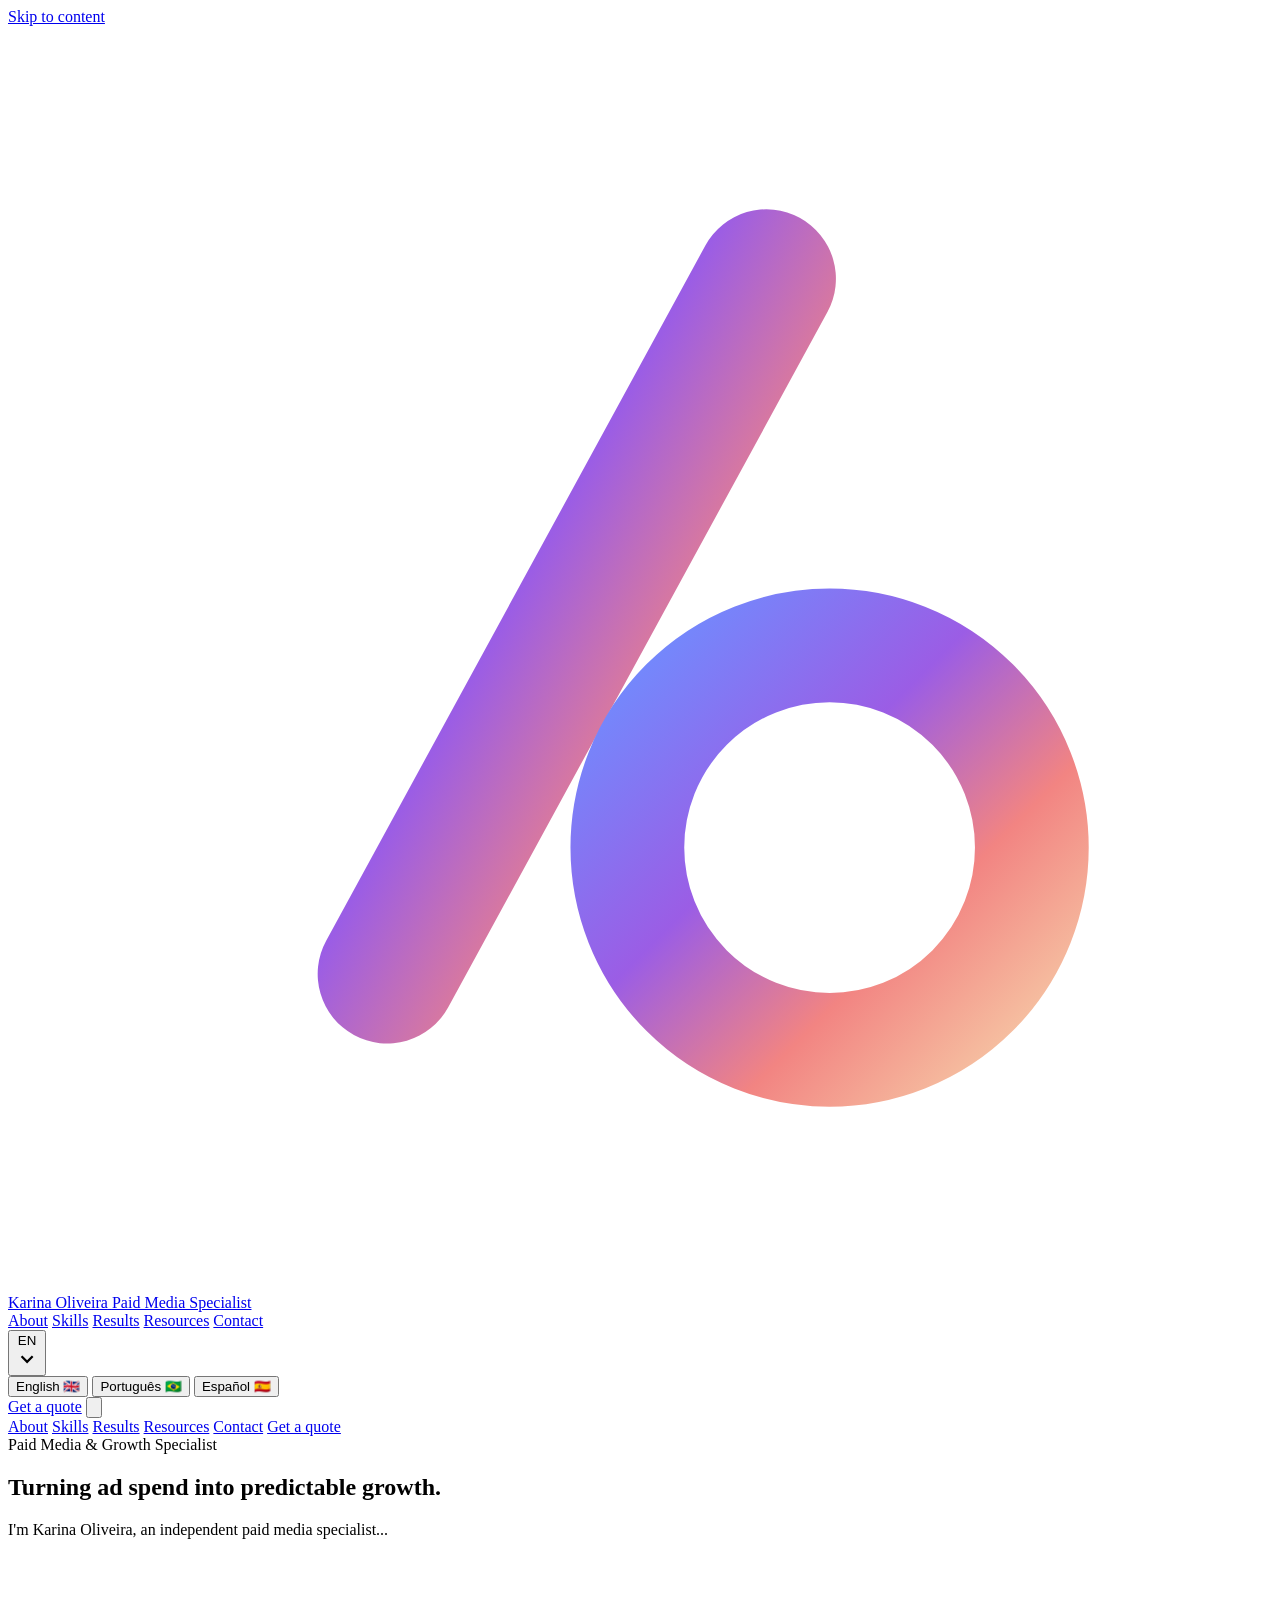
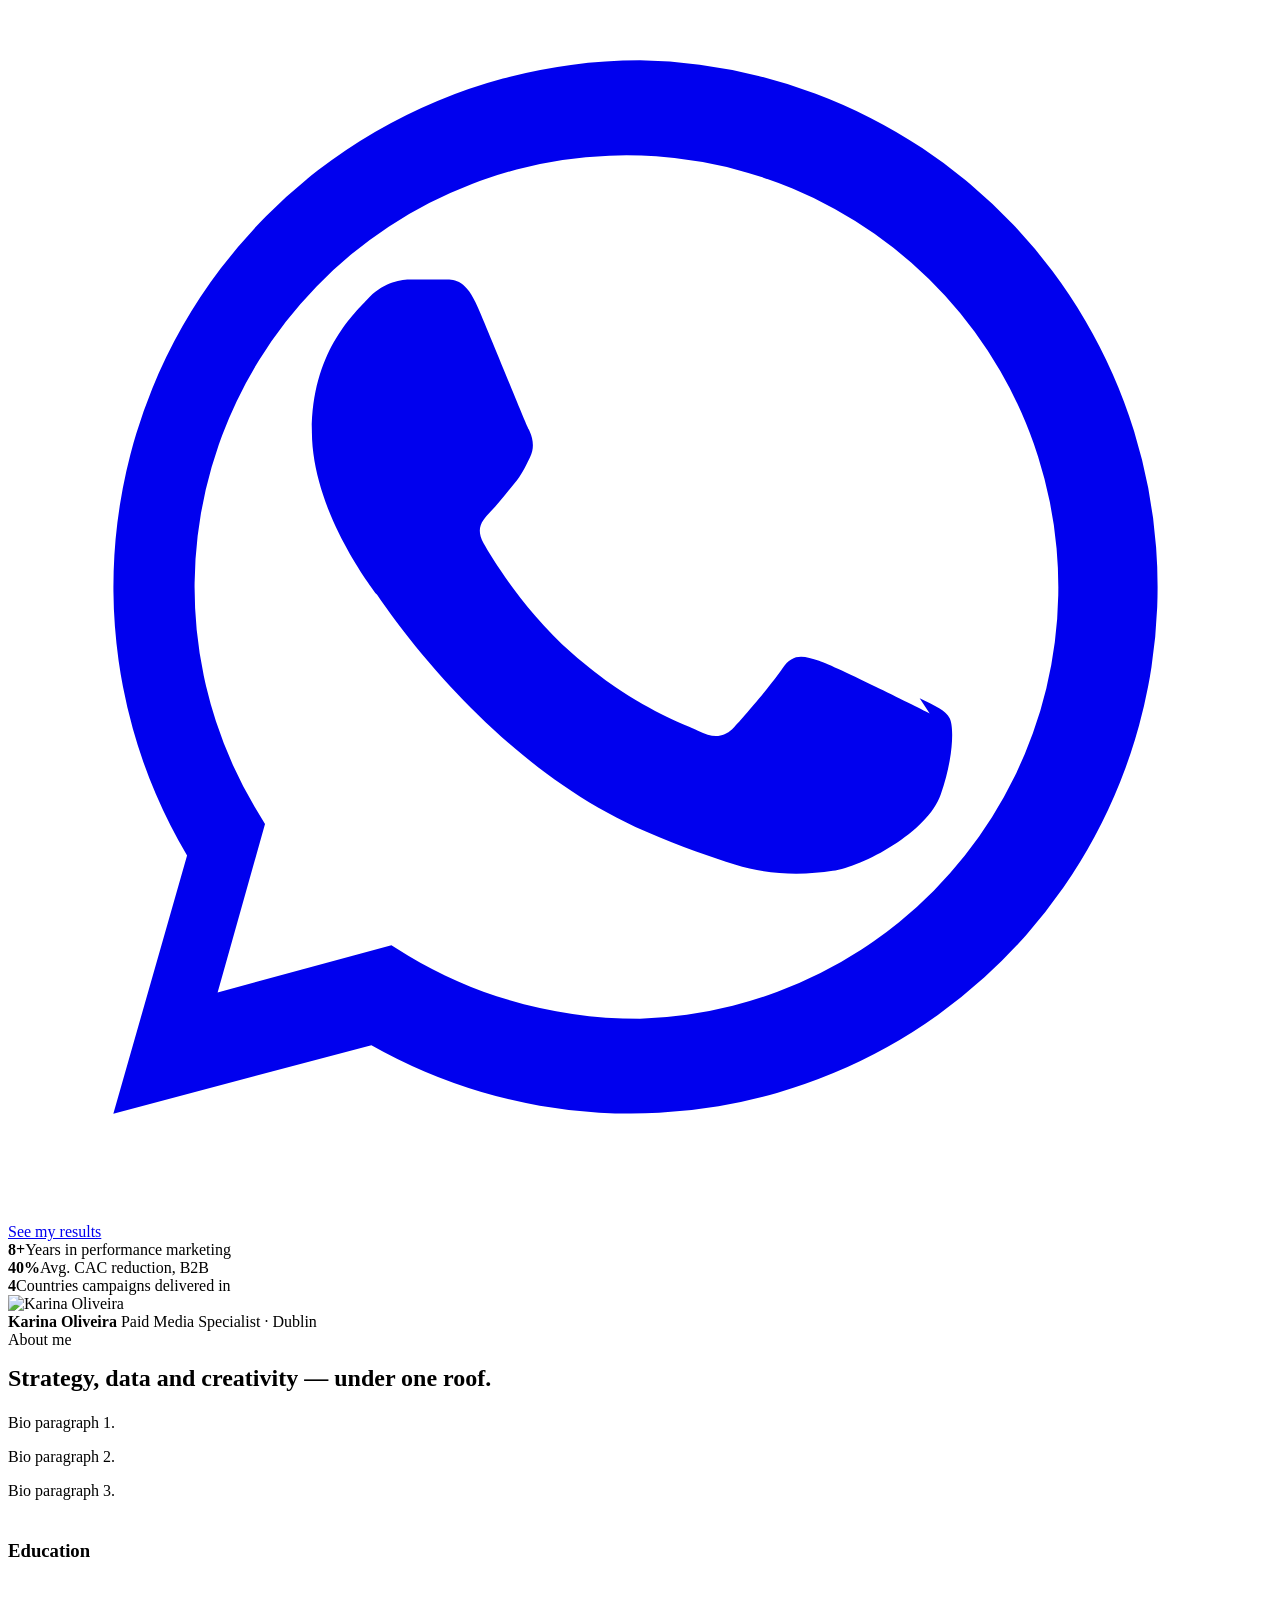
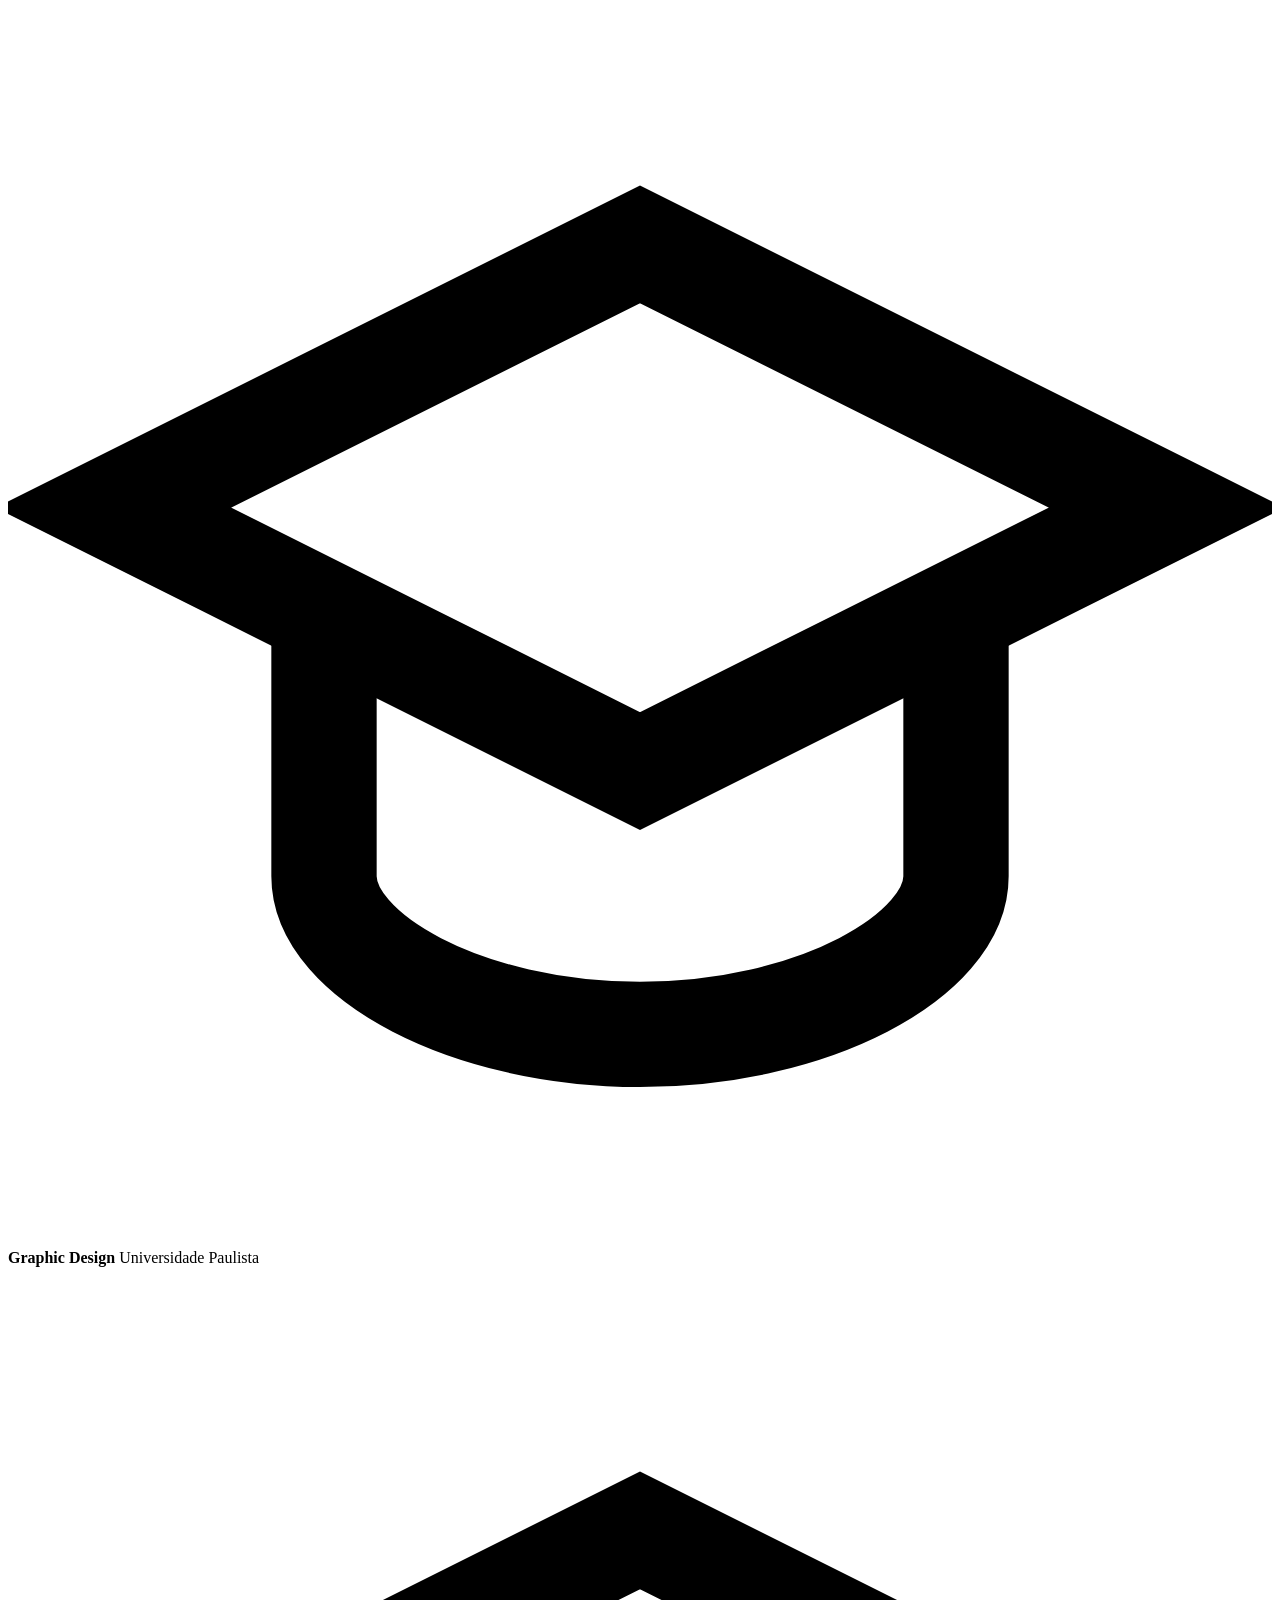
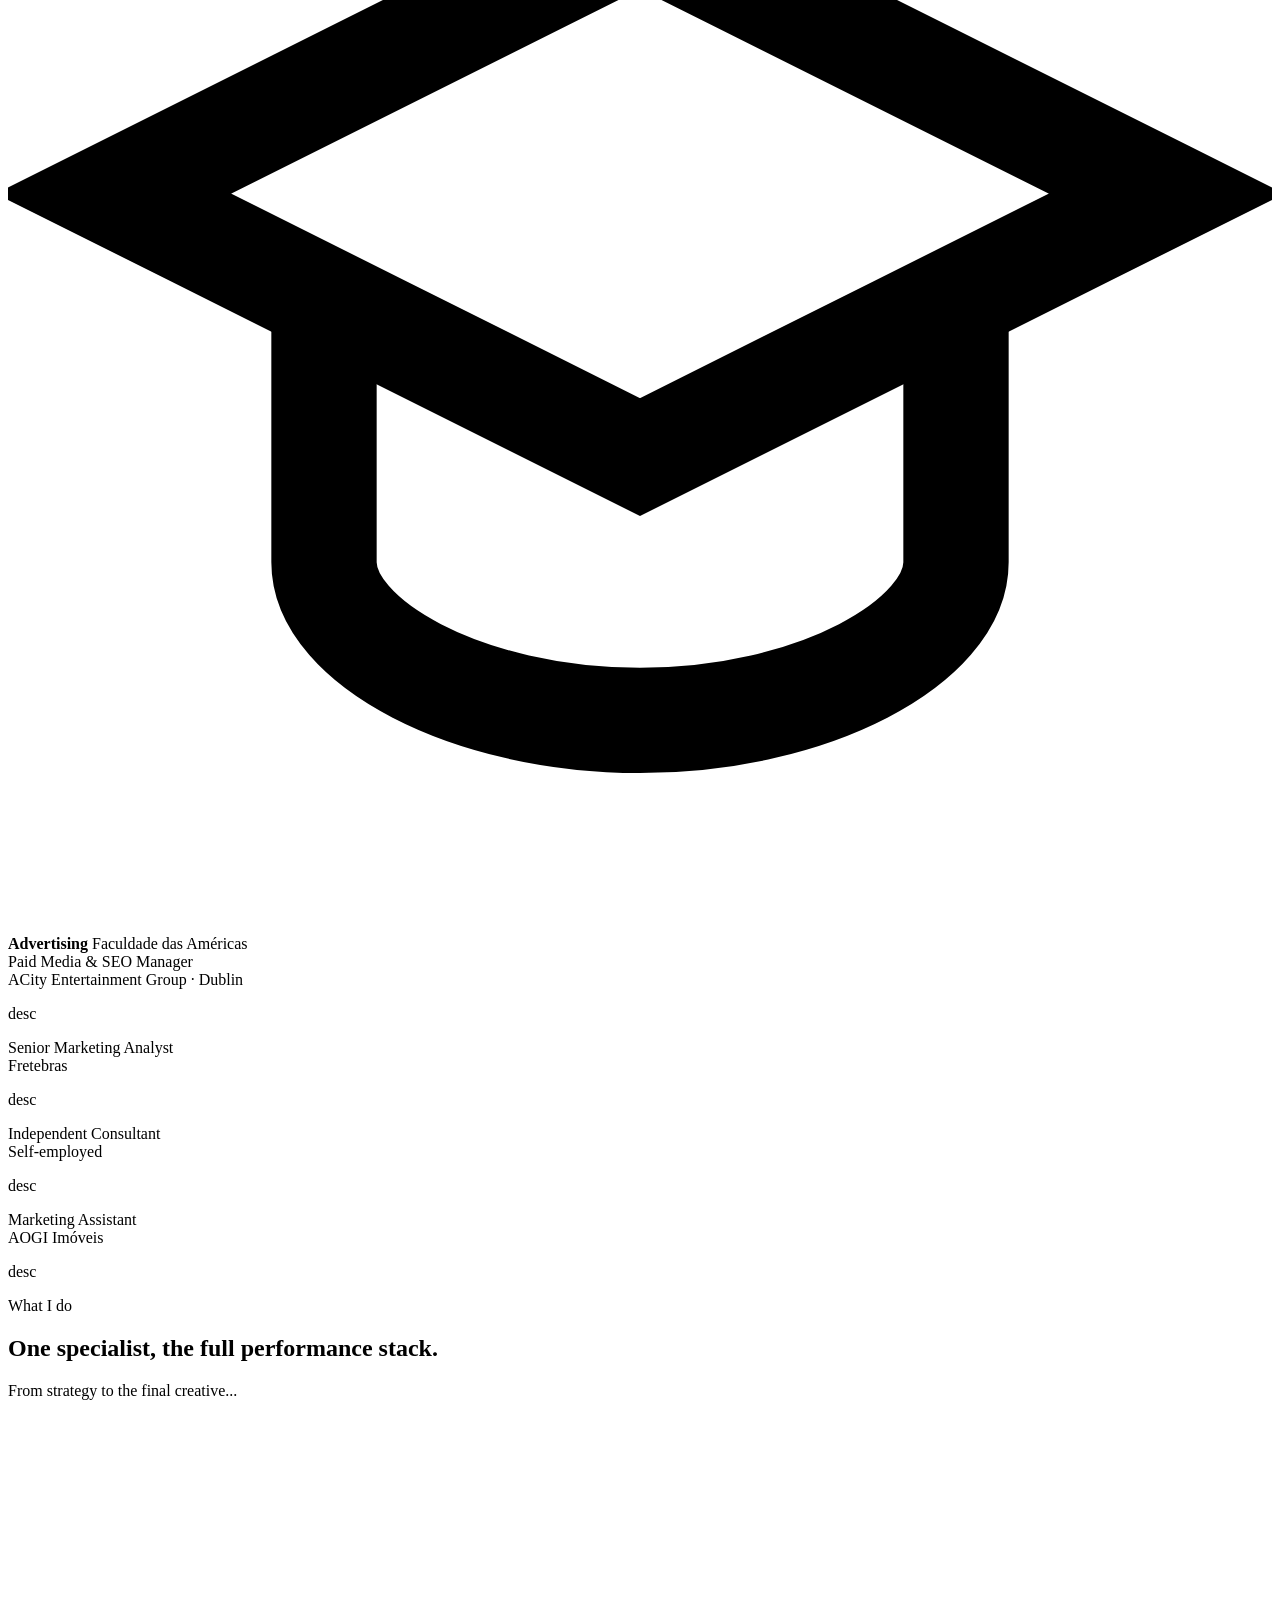
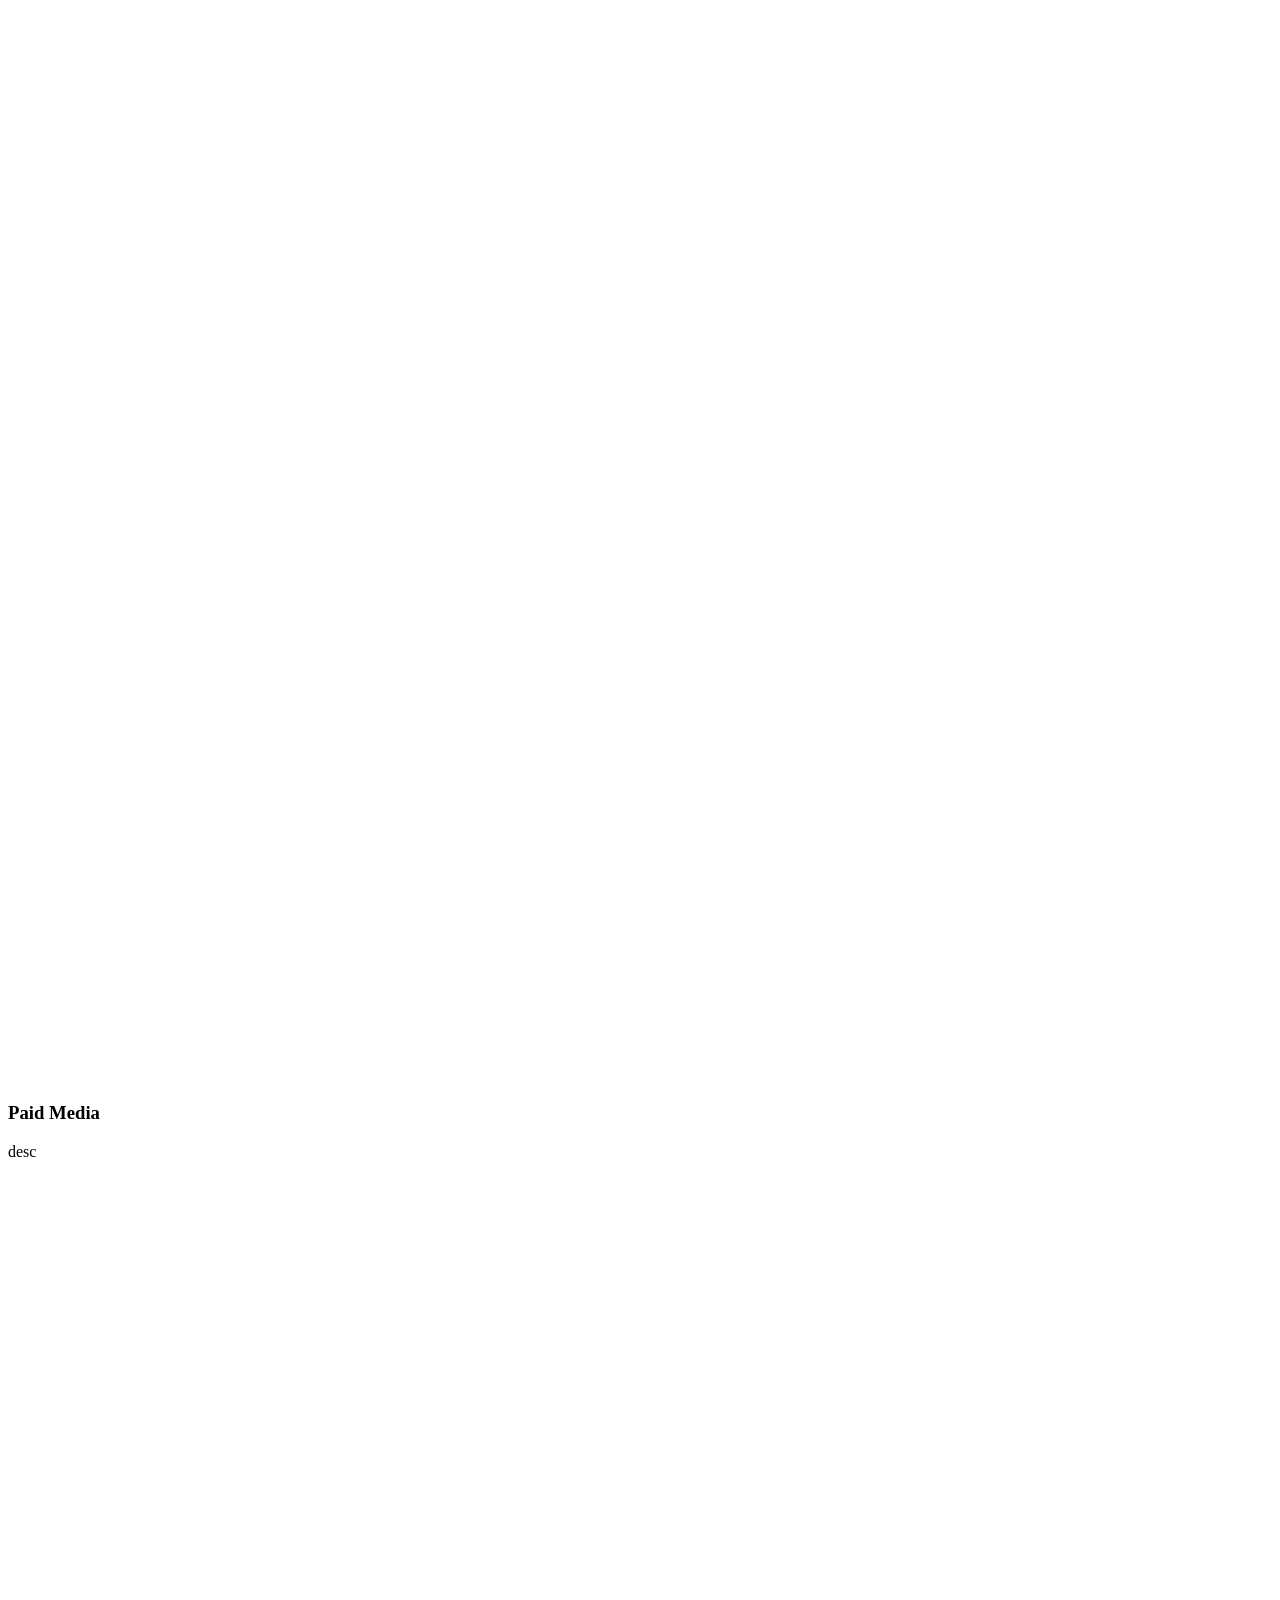
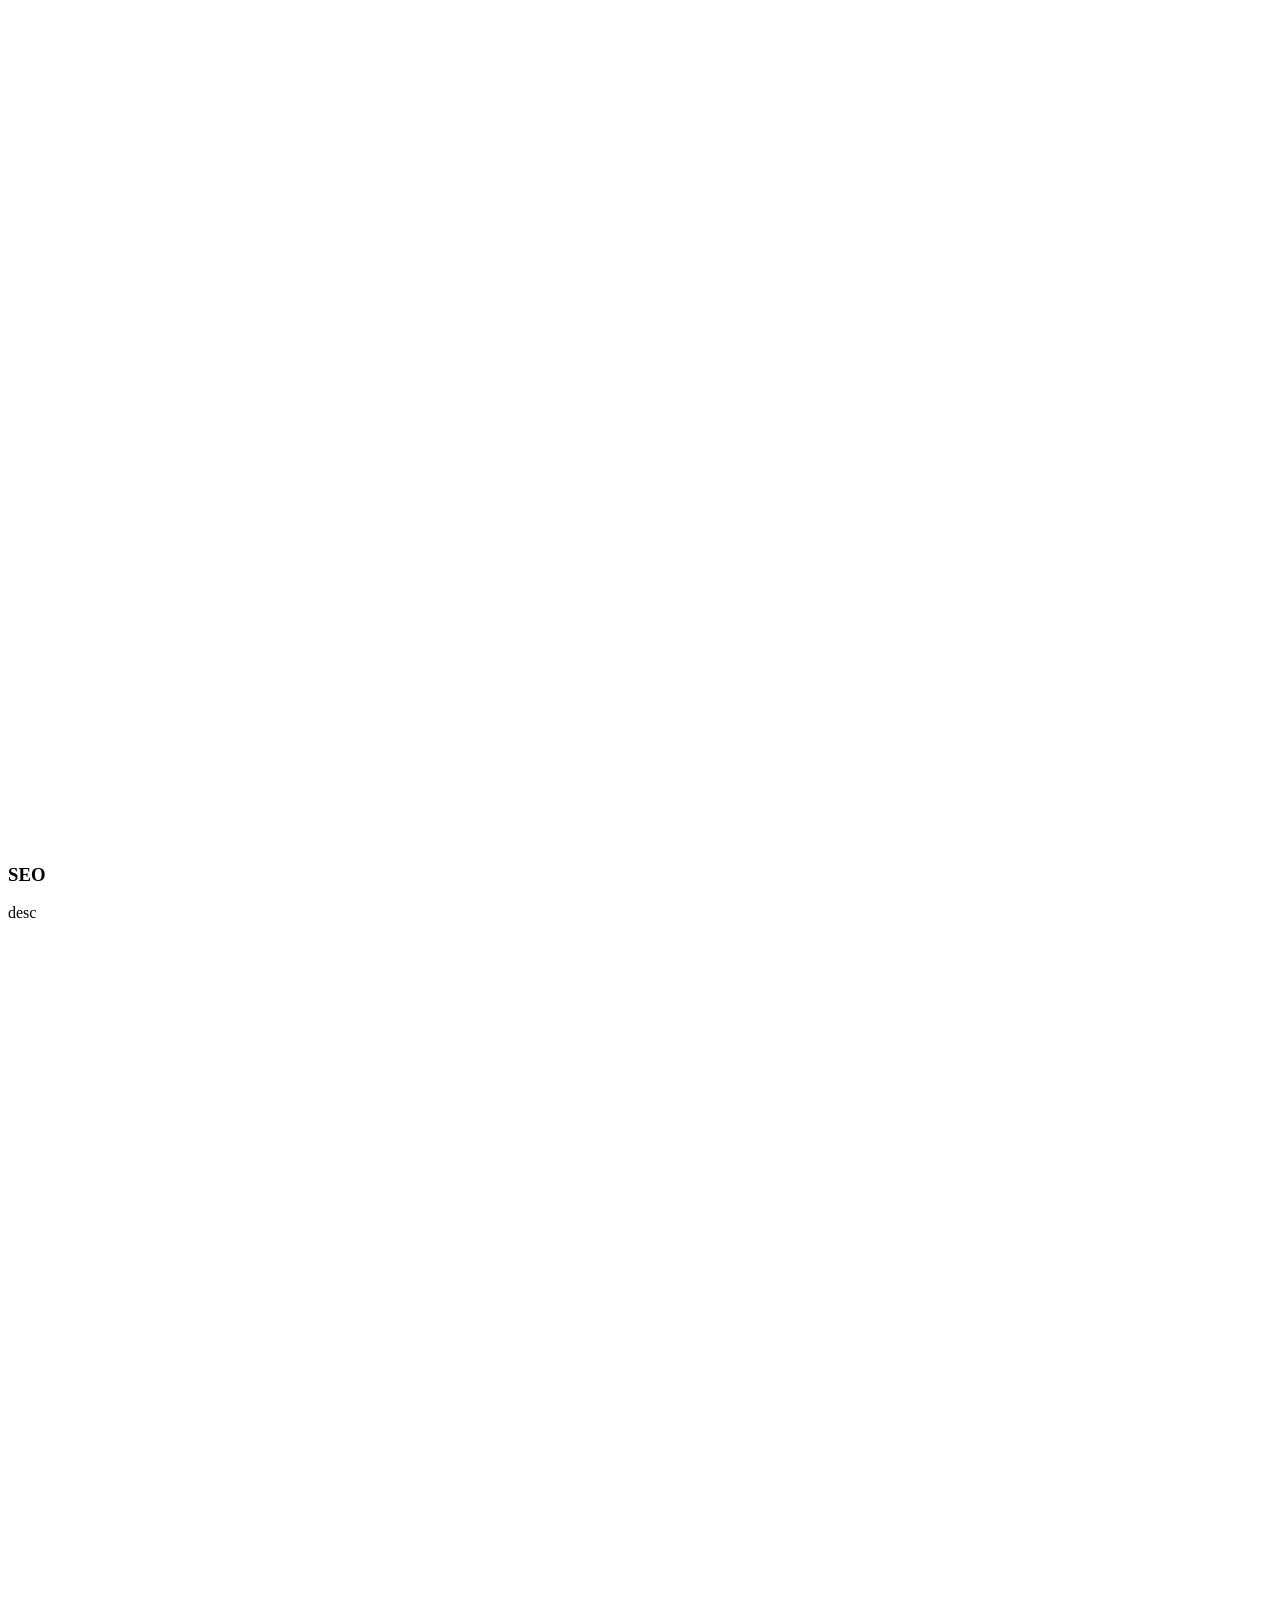
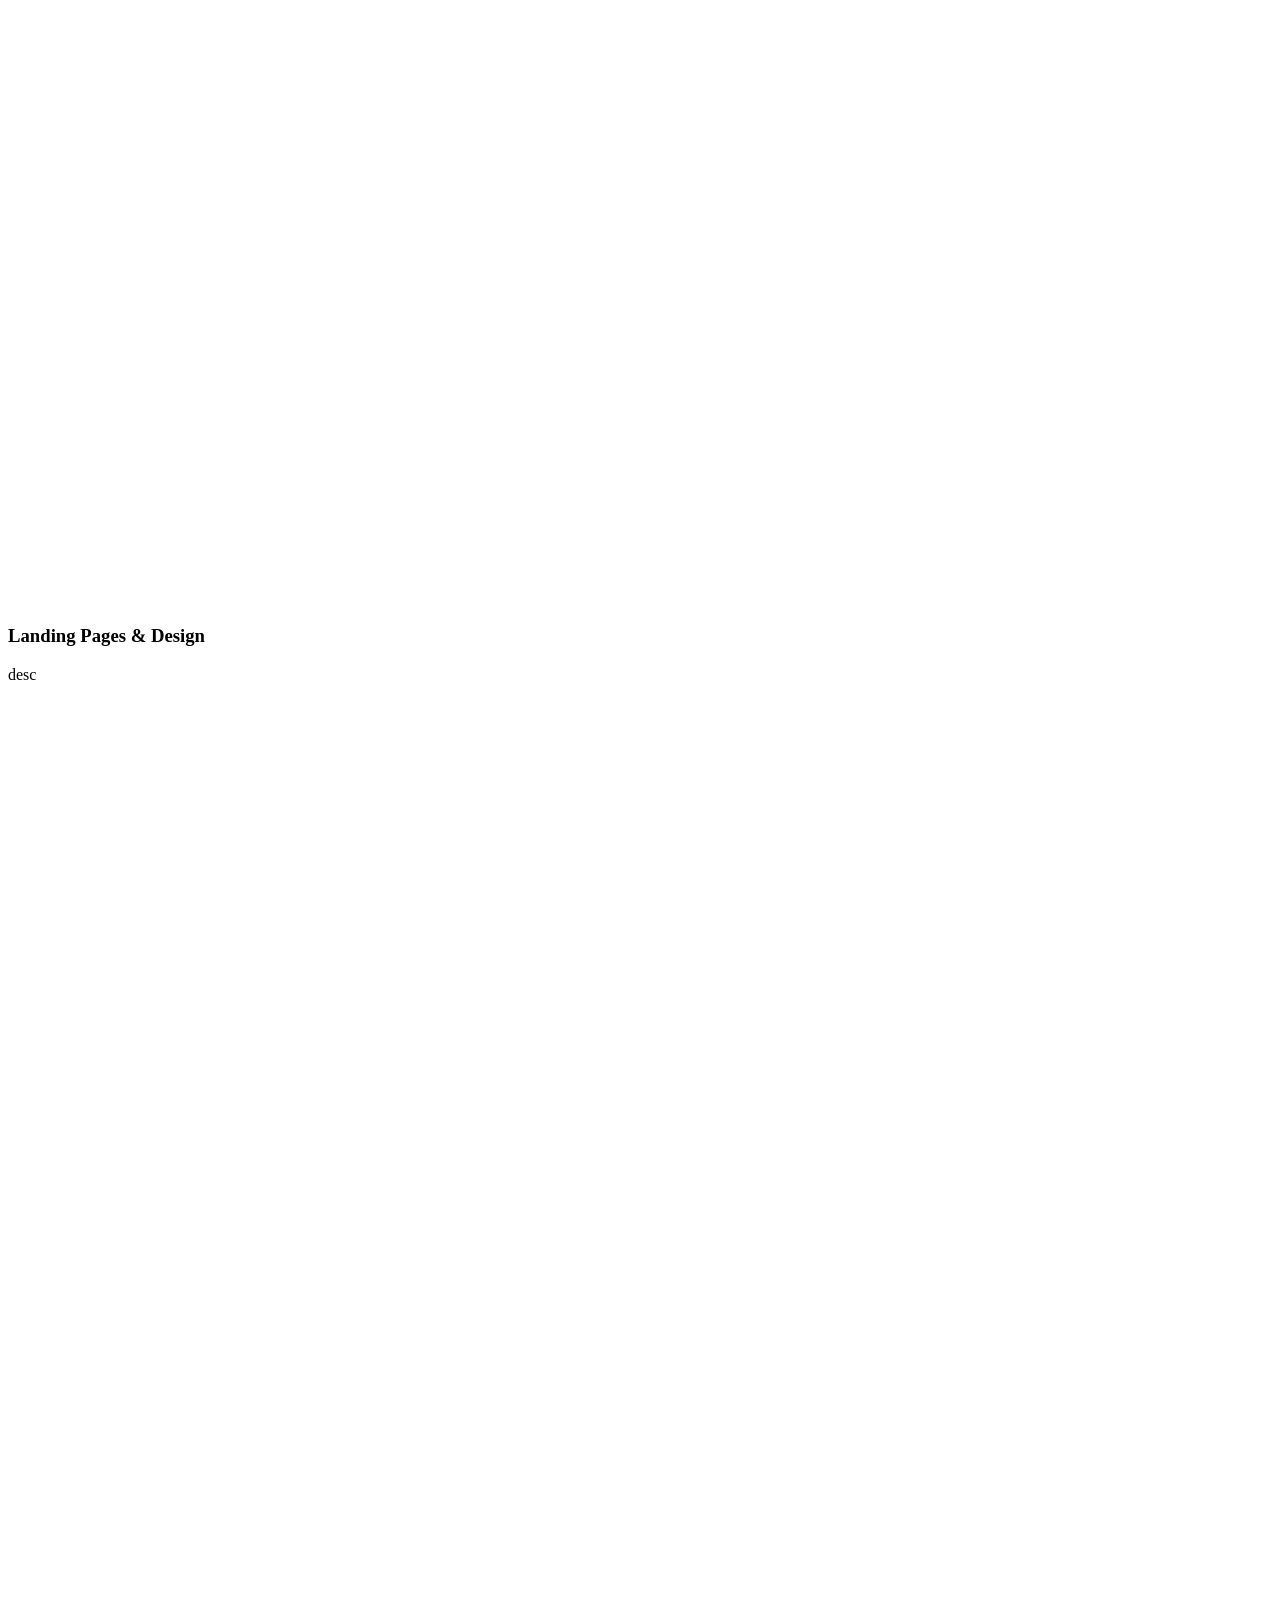
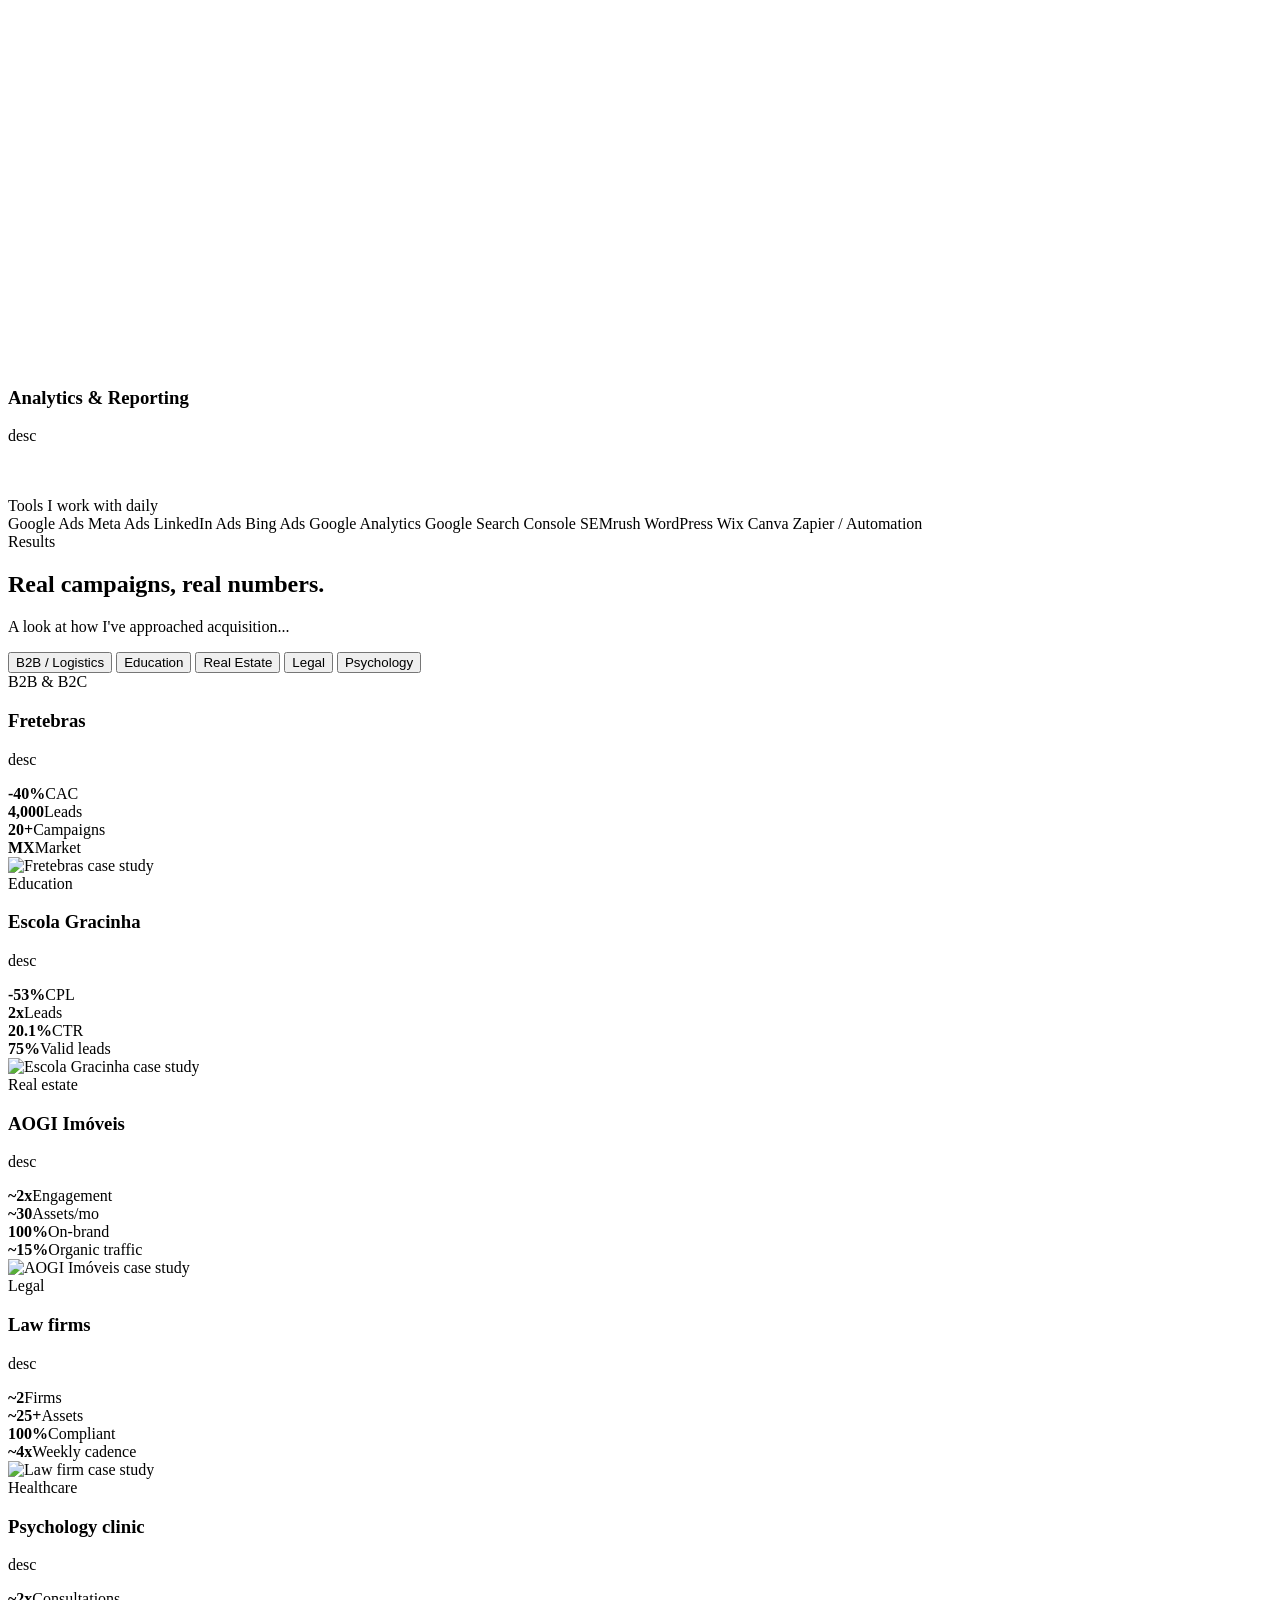
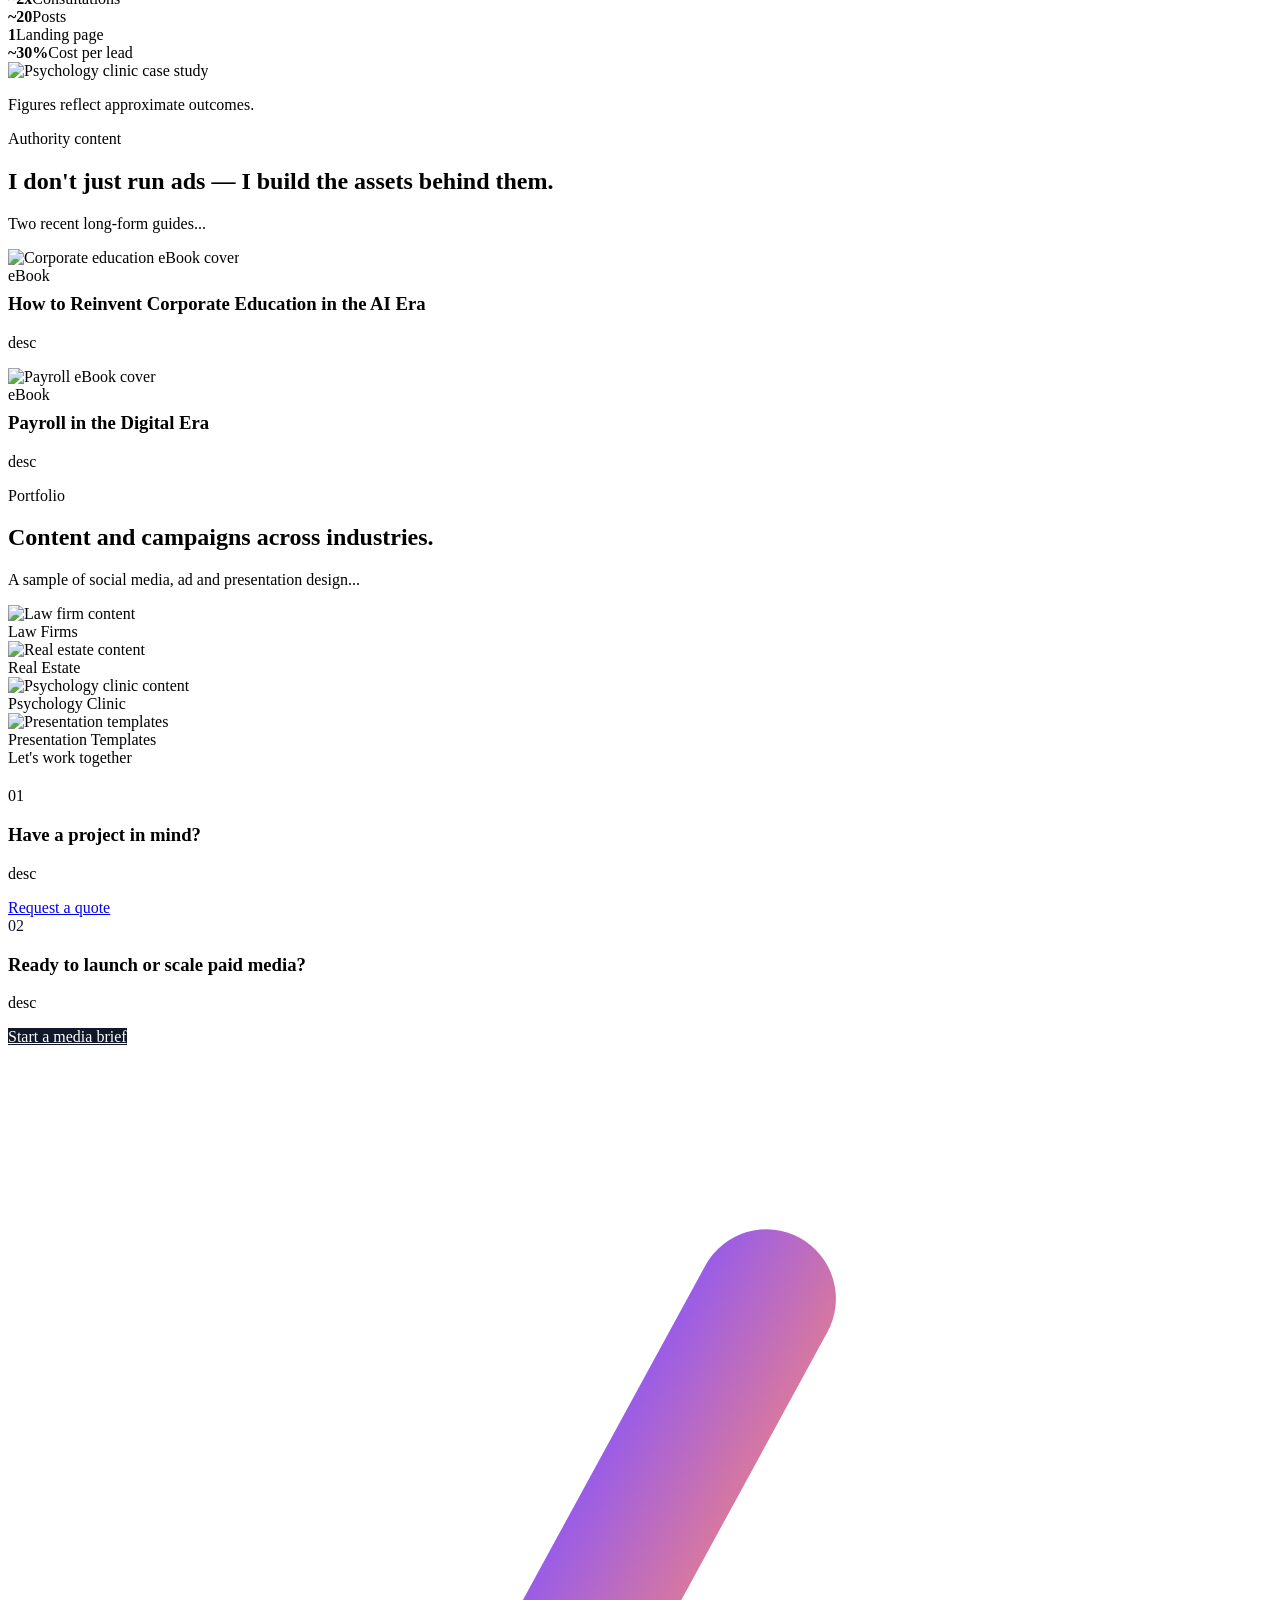
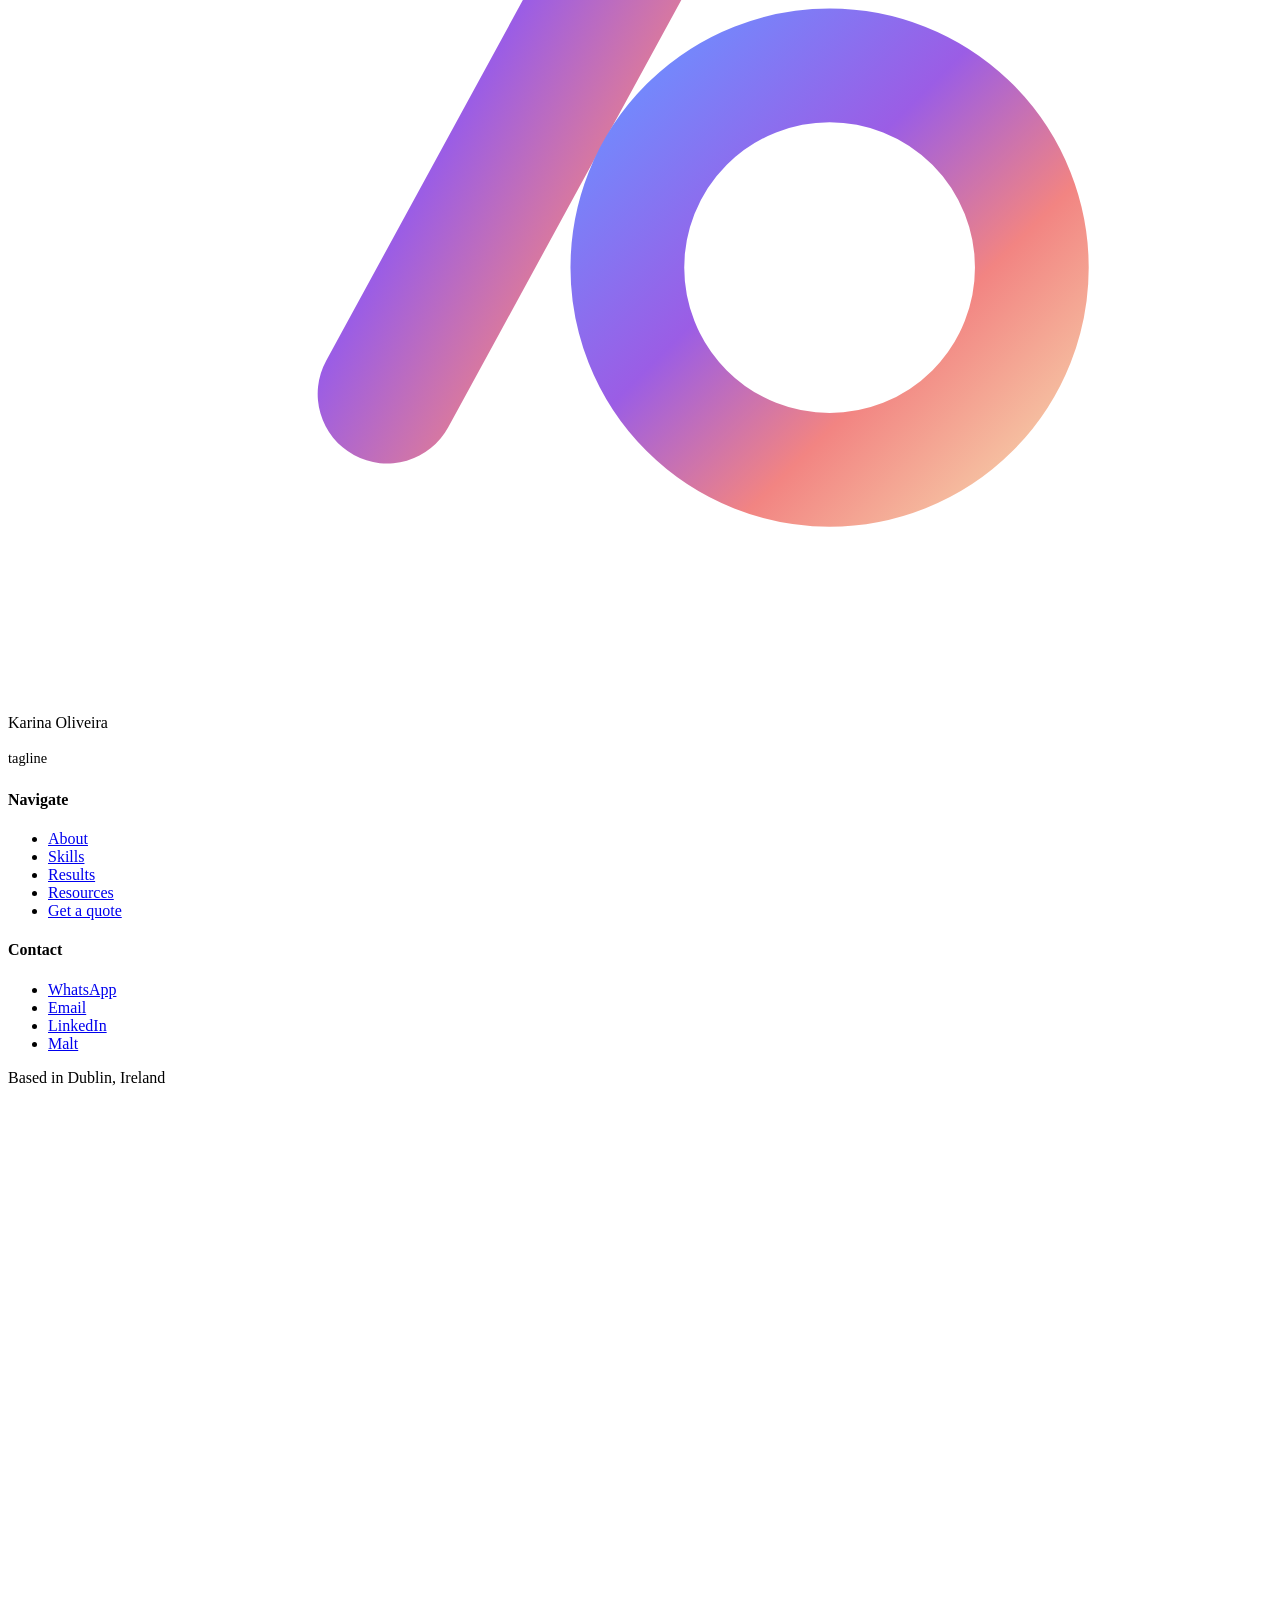
==== index.html @ 4d071132 "Add files via upload" ====
<!DOCTYPE html>
<html lang="en">
<head>
<meta charset="UTF-8">
<meta name="viewport" content="width=device-width, initial-scale=1.0">
<title>Karina Oliveira — Paid Media & Growth Specialist</title>
<meta name="description" content="Karina Oliveira — independent Paid Media & Growth Specialist. Google Ads, Meta Ads, LinkedIn Ads, SEO and conversion-focused design.">
<link rel="icon" href="data:image/svg+xml,<svg xmlns=%22http://www.w3.org/2000/svg%22 viewBox=%220 0 40 40%22><defs><linearGradient id=%22g%22 x1=%220%25%22 y1=%220%25%22 x2=%22100%25%22 y2=%22100%25%22><stop offset=%220%25%22 stop-color=%22%236F8DFF%22/><stop offset=%2240%25%22 stop-color=%22%239B5DE5%22/><stop offset=%2270%25%22 stop-color=%22%23F28482%22/><stop offset=%22100%25%22 stop-color=%22%23F6C8A5%22/></linearGradient></defs><rect width=%2240%22 height=%2240%22 rx=%2210%22 fill=%22%23111827%22/><line x1=%2212%22 y1=%2230%22 x2=%2224%22 y2=%228%22 stroke=%22url(%23g)%22 stroke-width=%224.4%22 stroke-linecap=%22round%22/><circle cx=%2226%22 cy=%2226%22 r=%226.4%22 stroke=%22url(%23g)%22 stroke-width=%223.6%22 fill=%22none%22/></svg>">
<link rel="preconnect" href="https://fonts.googleapis.com">
<link rel="preconnect" href="https://fonts.gstatic.com" crossorigin>
<link href="https://fonts.googleapis.com/css2?family=Montserrat:wght@400;500;600;700;800&display=swap" rel="stylesheet">
<link rel="stylesheet" href="css/style.css">
</head>
<body>

<a href="#main" class="skip-link" data-i18n="skip">Skip to content</a>

<!-- ============== NAV ============== -->
<header class="nav">
  <div class="wrap nav-inner">
    <a href="index.html" class="brand">
      <svg class="mark" viewBox="0 0 40 40" xmlns="http://www.w3.org/2000/svg">
        <defs><linearGradient id="gNav1" x1="0%" y1="0%" x2="100%" y2="100%">
          <stop offset="0%" stop-color="#6F8DFF"/><stop offset="40%" stop-color="#9B5DE5"/>
          <stop offset="70%" stop-color="#F28482"/><stop offset="100%" stop-color="#F6C8A5"/>
        </linearGradient></defs>
        <line x1="12" y1="30" x2="24" y2="8" stroke="url(#gNav1)" stroke-width="4.4" stroke-linecap="round"/>
        <circle cx="26" cy="26" r="6.4" stroke="url(#gNav1)" stroke-width="3.6" fill="none"/>
      </svg>
      <span>
        <span class="brand-name">Karina Oliveira</span>
        <span class="brand-role">Paid Media Specialist</span>
      </span>
    </a>

    <nav class="nav-links">
      <a href="#about" data-i18n="nav_about">About</a>
      <a href="#skills" data-i18n="nav_skills">Skills</a>
      <a href="#cases" data-i18n="nav_cases">Results</a>
      <a href="#resources" data-i18n="nav_resources">Resources</a>
      <a href="#contact" data-i18n="nav_contact">Contact</a>
    </nav>

    <div class="nav-right">
      <div class="lang-switch">
        <button class="lang-btn" type="button" aria-haspopup="true">
          <span data-lang-current>EN</span>
          <svg viewBox="0 0 24 24" fill="none" stroke="currentColor" stroke-width="2.4"><polyline points="6 9 12 15 18 9"/></svg>
        </button>
        <div class="lang-menu">
          <button type="button" data-lang-option="en">English <span>🇬🇧</span></button>
          <button type="button" data-lang-option="pt">Português <span>🇧🇷</span></button>
          <button type="button" data-lang-option="es">Español <span>🇪🇸</span></button>
        </div>
      </div>

      <a class="btn btn-grad nav-cta" data-i18n="nav_cta" data-i18n-wa="wa_nav" href="#" target="_blank" rel="noopener">Get a quote</a>

      <button class="burger" type="button" aria-label="Menu">
        <svg viewBox="0 0 24 24" fill="none" stroke="currentColor" stroke-width="2.2"><line x1="3" y1="6" x2="21" y2="6"/><line x1="3" y1="12" x2="21" y2="12"/><line x1="3" y1="18" x2="21" y2="18"/></svg>
      </button>
    </div>
  </div>
</header>

<div class="mobile-panel">
  <a href="#about" data-i18n="nav_about">About</a>
  <a href="#skills" data-i18n="nav_skills">Skills</a>
  <a href="#cases" data-i18n="nav_cases">Results</a>
  <a href="#resources" data-i18n="nav_resources">Resources</a>
  <a href="#contact" data-i18n="nav_contact">Contact</a>
  <a class="btn btn-grad" data-i18n="nav_cta" data-i18n-wa="wa_nav" href="#" target="_blank" rel="noopener">Get a quote</a>
</div>

<main id="main">

  <!-- ============== HERO ============== -->
  <section class="hero">
    <div class="wrap hero-grid">
      <div>
        <span class="eyebrow on-dark" data-i18n="hero_eyebrow">Paid Media & Growth Specialist</span>
        <h1>
          <span data-i18n="hero_title_a">Turning ad spend into</span>
          <span class="accent" data-i18n="hero_title_b">predictable growth.</span>
        </h1>
        <p class="lede hero-sub on-dark" data-i18n="hero_sub">I'm Karina Oliveira, an independent paid media specialist...</p>

        <div class="hero-actions">
          <a class="btn btn-grad" data-i18n="hero_cta_primary" data-i18n-wa="wa_hero" href="#" target="_blank" rel="noopener">
            <svg viewBox="0 0 24 24" fill="currentColor"><path d="M17.5 14.4c-.3-.15-1.8-.9-2.1-1-.3-.1-.5-.15-.7.15-.2.3-.8 1-.95 1.15-.17.15-.35.18-.65.03-.3-.15-1.25-.46-2.4-1.48-.9-.8-1.5-1.78-1.67-2.08-.17-.3 0-.46.13-.6.14-.14.3-.35.45-.53.15-.18.2-.3.3-.5.1-.2.05-.38-.02-.53-.08-.15-.7-1.7-.97-2.32-.25-.6-.5-.52-.7-.53h-.6c-.2 0-.53.08-.8.38-.28.3-1.05 1.02-1.05 2.5 0 1.47 1.08 2.9 1.23 3.1.15.2 2.1 3.2 5.1 4.5.7.3 1.27.5 1.7.63.7.22 1.35.2 1.86.12.57-.08 1.8-.73 2.05-1.45.25-.7.25-1.3.17-1.45-.07-.15-.27-.23-.57-.38z"/><path d="M12 2a10 10 0 0 0-8.6 15.1L2 22l4.9-1.3A10 10 0 1 0 12 2zm0 18.2c-1.6 0-3.1-.42-4.4-1.2l-.32-.2-3.3.9.9-3.2-.2-.33A8.2 8.2 0 1 1 12 20.2z"/></svg>
          </a>
          <a class="btn btn-outline" href="#cases" data-i18n="hero_cta_secondary">See my results</a>
        </div>

        <div class="hero-stats" data-reveal="stagger">
          <div class="hero-stat"><b><span class="g" data-i18n="hero_stat1_num">8+</span></b><span data-i18n="hero_stat1_label">Years in performance marketing</span></div>
          <div class="hero-stat"><b><span class="g" data-i18n="hero_stat2_num">40%</span></b><span data-i18n="hero_stat2_label">Avg. CAC reduction, B2B</span></div>
          <div class="hero-stat"><b><span class="g" data-i18n="hero_stat3_num">4</span></b><span data-i18n="hero_stat3_label">Countries campaigns delivered in</span></div>
        </div>
      </div>

      <div class="hero-portrait">
        <div class="hero-portrait-glow"></div>
        <div class="hero-portrait-frame">
          <img src="assets/hero-portrait.jpg" alt="Karina Oliveira">
        </div>
        <div class="hero-portrait-card">
          <span class="dot"></span>
          <span>
            <b data-i18n="hero_card_name">Karina Oliveira</b>
            <span data-i18n="hero_card_role">Paid Media Specialist · Dublin</span>
          </span>
        </div>
      </div>
    </div>
  </section>

  <!-- ============== ABOUT ============== -->
  <section id="about" class="section-pad bg-mist">
    <div class="wrap about-grid">
      <div data-reveal>
        <span class="eyebrow" data-i18n="about_eyebrow">About me</span>
        <h2 style="margin-top:16px;" data-i18n="about_title">Strategy, data and creativity — under one roof.</h2>
        <div class="about-copy" style="margin-top:22px;">
          <p data-i18n="about_p1">Bio paragraph 1.</p>
          <p data-i18n="about_p2">Bio paragraph 2.</p>
          <p data-i18n="about_p3">Bio paragraph 3.</p>
        </div>

        <h3 class="about-edu_title" style="margin-top:40px;" data-i18n="about_edu_title">Education</h3>
        <div class="edu-grid">
          <div class="edu-card">
            <div class="icon"><svg viewBox="0 0 24 24" fill="none" stroke="currentColor" stroke-width="2"><path d="M22 10 12 5 2 10l10 5 10-5Z"/><path d="M6 12v5c0 1.5 2.7 3 6 3s6-1.5 6-3v-5"/></svg></div>
            <b data-i18n="about_edu1_name">Graphic Design</b>
            <span data-i18n="about_edu1_school">Universidade Paulista</span>
          </div>
          <div class="edu-card">
            <div class="icon"><svg viewBox="0 0 24 24" fill="none" stroke="currentColor" stroke-width="2"><path d="M22 10 12 5 2 10l10 5 10-5Z"/><path d="M6 12v5c0 1.5 2.7 3 6 3s6-1.5 6-3v-5"/></svg></div>
            <b data-i18n="about_edu2_name">Advertising</b>
            <span data-i18n="about_edu2_school">Faculdade das Américas</span>
          </div>
        </div>
      </div>

      <div class="timeline" data-reveal>
        <div class="tl-item">
          <div class="tl-role" data-i18n="tl1_role">Paid Media & SEO Manager</div>
          <div class="tl-meta" data-i18n="tl1_meta">ACity Entertainment Group · Dublin</div>
          <p class="tl-desc" data-i18n="tl1_desc">desc</p>
        </div>
        <div class="tl-item">
          <div class="tl-role" data-i18n="tl2_role">Senior Marketing Analyst</div>
          <div class="tl-meta" data-i18n="tl2_meta">Fretebras</div>
          <p class="tl-desc" data-i18n="tl2_desc">desc</p>
        </div>
        <div class="tl-item">
          <div class="tl-role" data-i18n="tl3_role">Independent Consultant</div>
          <div class="tl-meta" data-i18n="tl3_meta">Self-employed</div>
          <p class="tl-desc" data-i18n="tl3_desc">desc</p>
        </div>
        <div class="tl-item">
          <div class="tl-role" data-i18n="tl4_role">Marketing Assistant</div>
          <div class="tl-meta" data-i18n="tl4_meta">AOGI Imóveis</div>
          <p class="tl-desc" data-i18n="tl4_desc">desc</p>
        </div>
      </div>
    </div>
  </section>

  <!-- ============== SKILLS ============== -->
  <section id="skills" class="section-pad">
    <div class="wrap">
      <div class="section-head" data-reveal>
        <span class="eyebrow" data-i18n="skills_eyebrow">What I do</span>
        <h2 data-i18n="skills_title">One specialist, the full performance stack.</h2>
        <p class="lede" data-i18n="skills_sub">From strategy to the final creative...</p>
      </div>

      <div class="skills-grid" data-reveal="stagger">
        <div class="skill-card">
          <div class="icon"><svg viewBox="0 0 24 24" fill="none" stroke="#fff" stroke-width="2"><circle cx="12" cy="12" r="9"/><circle cx="12" cy="12" r="4.5"/><circle cx="12" cy="12" r=".6" fill="#fff"/></svg></div>
          <h3 data-i18n="sk1_title">Paid Media</h3>
          <p data-i18n="sk1_desc">desc</p>
        </div>
        <div class="skill-card">
          <div class="icon"><svg viewBox="0 0 24 24" fill="none" stroke="#fff" stroke-width="2"><circle cx="11" cy="11" r="7"/><line x1="21" y1="21" x2="16.6" y2="16.6"/></svg></div>
          <h3 data-i18n="sk2_title">SEO</h3>
          <p data-i18n="sk2_desc">desc</p>
        </div>
        <div class="skill-card">
          <div class="icon"><svg viewBox="0 0 24 24" fill="none" stroke="#fff" stroke-width="2"><rect x="3" y="4" width="18" height="16" rx="2"/><line x1="3" y1="9" x2="21" y2="9"/><line x1="8" y1="14" x2="14" y2="14"/></svg></div>
          <h3 data-i18n="sk3_title">Landing Pages & Design</h3>
          <p data-i18n="sk3_desc">desc</p>
        </div>
        <div class="skill-card">
          <div class="icon"><svg viewBox="0 0 24 24" fill="none" stroke="#fff" stroke-width="2"><line x1="4" y1="20" x2="4" y2="12"/><line x1="12" y1="20" x2="12" y2="6"/><line x1="20" y1="20" x2="20" y2="15"/></svg></div>
          <h3 data-i18n="sk4_title">Analytics & Reporting</h3>
          <p data-i18n="sk4_desc">desc</p>
        </div>
      </div>

      <div style="margin-top:52px;" data-reveal>
        <span class="eyebrow" data-i18n="tools_eyebrow">Tools I work with daily</span>
        <div class="tool-row">
          <span class="tool-chip">Google Ads</span>
          <span class="tool-chip">Meta Ads</span>
          <span class="tool-chip">LinkedIn Ads</span>
          <span class="tool-chip">Bing Ads</span>
          <span class="tool-chip">Google Analytics</span>
          <span class="tool-chip">Google Search Console</span>
          <span class="tool-chip">SEMrush</span>
          <span class="tool-chip">WordPress</span>
          <span class="tool-chip">Wix</span>
          <span class="tool-chip">Canva</span>
          <span class="tool-chip">Zapier / Automation</span>
        </div>
      </div>
    </div>
  </section>

  <!-- ============== CASES ============== -->
  <section id="cases" class="section-pad bg-mist">
    <div class="wrap">
      <div class="section-head" data-reveal>
        <span class="eyebrow" data-i18n="cases_eyebrow">Results</span>
        <h2 data-i18n="cases_title">Real campaigns, real numbers.</h2>
        <p class="lede" data-i18n="cases_sub">A look at how I've approached acquisition...</p>
      </div>

      <div class="case-tabs" data-reveal>
        <button class="case-tab active" data-tab="t1" data-i18n="tab1">B2B / Logistics</button>
        <button class="case-tab" data-tab="t2" data-i18n="tab2">Education</button>
        <button class="case-tab" data-tab="t3" data-i18n="tab3">Real Estate</button>
        <button class="case-tab" data-tab="t4" data-i18n="tab4">Legal</button>
        <button class="case-tab" data-tab="t5" data-i18n="tab5">Psychology</button>
      </div>

      <div class="case-panel active" data-panel="t1">
        <div class="case-card">
          <div class="case-info">
            <span class="tag" data-i18n="c1_tag">B2B & B2C</span>
            <h3 data-i18n="c1_title">Fretebras</h3>
            <p class="desc" data-i18n="c1_desc">desc</p>
            <div class="case-stats">
              <div class="case-stat"><b data-i18n="c1_s1n">-40%</b><span data-i18n="c1_s1l">CAC</span></div>
              <div class="case-stat"><b data-i18n="c1_s2n">4,000</b><span data-i18n="c1_s2l">Leads</span></div>
              <div class="case-stat"><b data-i18n="c1_s3n">20+</b><span data-i18n="c1_s3l">Campaigns</span></div>
              <div class="case-stat"><b data-i18n="c1_s4n">MX</b><span data-i18n="c1_s4l">Market</span></div>
            </div>
          </div>
          <div class="case-visual"><img src="assets/fretebras-case.png" alt="Fretebras case study"></div>
        </div>
      </div>

      <div class="case-panel" data-panel="t2">
        <div class="case-card">
          <div class="case-info">
            <span class="tag" data-i18n="c2_tag">Education</span>
            <h3 data-i18n="c2_title">Escola Gracinha</h3>
            <p class="desc" data-i18n="c2_desc">desc</p>
            <div class="case-stats">
              <div class="case-stat"><b data-i18n="c2_s1n">-53%</b><span data-i18n="c2_s1l">CPL</span></div>
              <div class="case-stat"><b data-i18n="c2_s2n">2x</b><span data-i18n="c2_s2l">Leads</span></div>
              <div class="case-stat"><b data-i18n="c2_s3n">20.1%</b><span data-i18n="c2_s3l">CTR</span></div>
              <div class="case-stat"><b data-i18n="c2_s4n">75%</b><span data-i18n="c2_s4l">Valid leads</span></div>
            </div>
          </div>
          <div class="case-visual"><img src="assets/escola-gracinha-case.png" alt="Escola Gracinha case study"></div>
        </div>
      </div>

      <div class="case-panel" data-panel="t3">
        <div class="case-card">
          <div class="case-info">
            <span class="tag" data-i18n="c3_tag">Real estate</span>
            <h3 data-i18n="c3_title">AOGI Imóveis</h3>
            <p class="desc" data-i18n="c3_desc">desc</p>
            <div class="case-stats">
              <div class="case-stat"><b data-i18n="c3_s1n">~2x</b><span data-i18n="c3_s1l">Engagement</span></div>
              <div class="case-stat"><b data-i18n="c3_s2n">~30</b><span data-i18n="c3_s2l">Assets/mo</span></div>
              <div class="case-stat"><b data-i18n="c3_s3n">100%</b><span data-i18n="c3_s3l">On-brand</span></div>
              <div class="case-stat"><b data-i18n="c3_s4n">~15%</b><span data-i18n="c3_s4l">Organic traffic</span></div>
            </div>
          </div>
          <div class="case-visual"><img src="assets/sector-realestate.jpg" alt="AOGI Imóveis case study"></div>
        </div>
      </div>

      <div class="case-panel" data-panel="t4">
        <div class="case-card">
          <div class="case-info">
            <span class="tag" data-i18n="c4_tag">Legal</span>
            <h3 data-i18n="c4_title">Law firms</h3>
            <p class="desc" data-i18n="c4_desc">desc</p>
            <div class="case-stats">
              <div class="case-stat"><b data-i18n="c4_s1n">~2</b><span data-i18n="c4_s1l">Firms</span></div>
              <div class="case-stat"><b data-i18n="c4_s2n">~25+</b><span data-i18n="c4_s2l">Assets</span></div>
              <div class="case-stat"><b data-i18n="c4_s3n">100%</b><span data-i18n="c4_s3l">Compliant</span></div>
              <div class="case-stat"><b data-i18n="c4_s4n">~4x</b><span data-i18n="c4_s4l">Weekly cadence</span></div>
            </div>
          </div>
          <div class="case-visual"><img src="assets/sector-legal.jpg" alt="Law firm case study"></div>
        </div>
      </div>

      <div class="case-panel" data-panel="t5">
        <div class="case-card">
          <div class="case-info">
            <span class="tag" data-i18n="c5_tag">Healthcare</span>
            <h3 data-i18n="c5_title">Psychology clinic</h3>
            <p class="desc" data-i18n="c5_desc">desc</p>
            <div class="case-stats">
              <div class="case-stat"><b data-i18n="c5_s1n">~2x</b><span data-i18n="c5_s1l">Consultations</span></div>
              <div class="case-stat"><b data-i18n="c5_s2n">~20</b><span data-i18n="c5_s2l">Posts</span></div>
              <div class="case-stat"><b data-i18n="c5_s3n">1</b><span data-i18n="c5_s3l">Landing page</span></div>
              <div class="case-stat"><b data-i18n="c5_s4n">~30%</b><span data-i18n="c5_s4l">Cost per lead</span></div>
            </div>
          </div>
          <div class="case-visual"><img src="assets/sector-psych.jpg" alt="Psychology clinic case study"></div>
        </div>
      </div>

      <p class="case-note" data-i18n="case_note">Figures reflect approximate outcomes.</p>
    </div>
  </section>

  <!-- ============== RESOURCES (ebooks) ============== -->
  <section id="resources" class="section-pad bg-ink">
    <div class="wrap">
      <div class="section-head" data-reveal>
        <span class="eyebrow on-dark" data-i18n="res_eyebrow">Authority content</span>
        <h2 data-i18n="res_title">I don't just run ads — I build the assets behind them.</h2>
        <p class="lede on-dark" data-i18n="res_sub">Two recent long-form guides...</p>
      </div>

      <div class="res-grid" data-reveal="stagger">
        <div class="res-card">
          <div class="res-cover"><img src="assets/ebook-ai.jpg" alt="Corporate education eBook cover"></div>
          <div>
            <span class="tag" data-i18n="res1_tag">eBook</span><br>
            <h3 style="margin-top:8px;" data-i18n="res1_title">How to Reinvent Corporate Education in the AI Era</h3>
            <p data-i18n="res1_desc">desc</p>
          </div>
        </div>
        <div class="res-card">
          <div class="res-cover"><img src="assets/ebook-payroll.jpg" alt="Payroll eBook cover"></div>
          <div>
            <span class="tag" data-i18n="res2_tag">eBook</span><br>
            <h3 style="margin-top:8px;" data-i18n="res2_title">Payroll in the Digital Era</h3>
            <p data-i18n="res2_desc">desc</p>
          </div>
        </div>
      </div>
    </div>
  </section>

  <!-- ============== SECTOR PORTFOLIO ============== -->
  <section class="section-pad">
    <div class="wrap">
      <div class="section-head" data-reveal>
        <span class="eyebrow" data-i18n="sector_eyebrow">Portfolio</span>
        <h2 data-i18n="sector_title">Content and campaigns across industries.</h2>
        <p class="lede" data-i18n="sector_sub">A sample of social media, ad and presentation design...</p>
      </div>
      <div class="sector-grid" data-reveal="stagger">
        <div class="sector-card"><img src="assets/sector-legal.jpg" alt="Law firm content"><div class="overlay"><span data-i18n="sector1">Law Firms</span></div></div>
        <div class="sector-card"><img src="assets/sector-realestate.jpg" alt="Real estate content"><div class="overlay"><span data-i18n="sector2">Real Estate</span></div></div>
        <div class="sector-card"><img src="assets/sector-psych.jpg" alt="Psychology clinic content"><div class="overlay"><span data-i18n="sector3">Psychology Clinic</span></div></div>
        <div class="sector-card"><img src="assets/sector-presentations.jpg" alt="Presentation templates"><div class="overlay"><span data-i18n="sector4">Presentation Templates</span></div></div>
      </div>
    </div>
  </section>

  <!-- ============== SPLIT CTA ============== -->
  <section id="contact" class="section-pad bg-mist">
    <div class="wrap">
      <span class="eyebrow" data-i18n="split_eyebrow" style="display:block;margin-bottom:20px;">Let's work together</span>
      <div class="split-cta" data-reveal="stagger">
        <div class="split-card ink">
          <span class="num">01</span>
          <div>
            <h3 data-i18n="split1_title">Have a project in mind?</h3>
            <p data-i18n="split1_desc">desc</p>
          </div>
          <a class="btn btn-grad" href="orcamento.html" data-i18n="split1_btn">Request a quote</a>
        </div>
        <div class="split-card grad">
          <span class="num" style="color:#111827;">02</span>
          <div>
            <h3 data-i18n="split2_title">Ready to launch or scale paid media?</h3>
            <p data-i18n="split2_desc">desc</p>
          </div>
          <a class="btn" style="background:#111827;color:#fff;" href="briefing-midia-paga.html" data-i18n="split2_btn">Start a media brief</a>
        </div>
      </div>
    </div>
  </section>

</main>

<!-- ============== FOOTER ============== -->
<footer>
  <div class="wrap">
    <div class="footer-grid">
      <div>
        <div class="footer-brand">
          <svg class="mark" viewBox="0 0 40 40" xmlns="http://www.w3.org/2000/svg">
            <defs><linearGradient id="gFoot1" x1="0%" y1="0%" x2="100%" y2="100%">
              <stop offset="0%" stop-color="#6F8DFF"/><stop offset="40%" stop-color="#9B5DE5"/>
              <stop offset="70%" stop-color="#F28482"/><stop offset="100%" stop-color="#F6C8A5"/>
            </linearGradient></defs>
            <line x1="12" y1="30" x2="24" y2="8" stroke="url(#gFoot1)" stroke-width="4.4" stroke-linecap="round"/>
            <circle cx="26" cy="26" r="6.4" stroke="url(#gFoot1)" stroke-width="3.6" fill="none"/>
          </svg>
          <span>Karina Oliveira</span>
        </div>
        <p style="max-width:320px;color:var(--ink-soft);font-size:.9rem;line-height:1.6;" data-i18n="footer_tagline">tagline</p>
      </div>

      <div class="footer-col">
        <h4 data-i18n="footer_nav_title">Navigate</h4>
        <ul>
          <li><a href="#about" data-i18n="nav_about">About</a></li>
          <li><a href="#skills" data-i18n="nav_skills">Skills</a></li>
          <li><a href="#cases" data-i18n="nav_cases">Results</a></li>
          <li><a href="#resources" data-i18n="nav_resources">Resources</a></li>
          <li><a href="orcamento.html" data-i18n="nav_cta">Get a quote</a></li>
        </ul>
      </div>

      <div class="footer-col">
        <h4 data-i18n="footer_contact_title">Contact</h4>
        <ul>
          <li><a data-i18n="footer_whatsapp" data-i18n-wa="wa_footer" href="#" target="_blank" rel="noopener">WhatsApp</a></li>
          <li><a data-i18n="footer_email" href="mailto:karina.veiras@gmail.com">Email</a></li>
          <li><a href="https://www.linkedin.com/in/karina-oliveira-976225128/" target="_blank" rel="noopener">LinkedIn</a></li>
          <li><a href="https://www.malt.com/profile/karinasilva" target="_blank" rel="noopener">Malt</a></li>
        </ul>
      </div>
    </div>

    <div class="footer-bottom">
      <p data-i18n="footer_location">Based in Dublin, Ireland</p>
      <div class="footer-socials">
        <a href="https://www.linkedin.com/in/karina-oliveira-976225128/" target="_blank" rel="noopener" aria-label="LinkedIn">
          <svg viewBox="0 0 24 24" fill="none" stroke="#fff" stroke-width="2"><path d="M16 8a6 6 0 0 1 6 6v7h-4v-7a2 2 0 0 0-4 0v7h-4V8h4v2a5 5 0 0 1 2-2Z"/><rect x="2" y="9" width="4" height="12"/><circle cx="4" cy="4" r="2"/></svg>
        </a>
        <a data-i18n-wa="wa_footer" href="#" target="_blank" rel="noopener" aria-label="WhatsApp">
          <svg viewBox="0 0 24 24" fill="#fff"><path d="M17.5 14.4c-.3-.15-1.8-.9-2.1-1-.3-.1-.5-.15-.7.15-.2.3-.8 1-.95 1.15-.17.15-.35.18-.65.03-.3-.15-1.25-.46-2.4-1.48-.9-.8-1.5-1.78-1.67-2.08-.17-.3 0-.46.13-.6.14-.14.3-.35.45-.53.15-.18.2-.3.3-.5.1-.2.05-.38-.02-.53-.08-.15-.7-1.7-.97-2.32-.25-.6-.5-.52-.7-.53h-.6c-.2 0-.53.08-.8.38-.28.3-1.05 1.02-1.05 2.5 0 1.47 1.08 2.9 1.23 3.1.15.2 2.1 3.2 5.1 4.5.7.3 1.27.5 1.7.63.7.22 1.35.2 1.86.12.57-.08 1.8-.73 2.05-1.45.25-.7.25-1.3.17-1.45-.07-.15-.27-.23-.57-.38z"/><path d="M12 2a10 10 0 0 0-8.6 15.1L2 22l4.9-1.3A10 10 0 1 0 12 2zm0 18.2c-1.6 0-3.1-.42-4.4-1.2l-.32-.2-3.3.9.9-3.2-.2-.33A8.2 8.2 0 1 1 12 20.2z"/></svg>
        </a>
      </div>
    </div>
    <div class="footer-bottom" style="border-top:1px solid var(--hair-line);margin-top:20px;padding-top:20px;">
      <p>© <span data-year>2026</span> Karina Oliveira. <span data-i18n="footer_rights">All rights reserved.</span></p>
    </div>
  </div>
</footer>

<a class="wa-float" data-i18n-wa="wa_float" href="#" target="_blank" rel="noopener" aria-label="WhatsApp">
  <svg viewBox="0 0 24 24" fill="currentColor"><path d="M17.5 14.4c-.3-.15-1.8-.9-2.1-1-.3-.1-.5-.15-.7.15-.2.3-.8 1-.95 1.15-.17.15-.35.18-.65.03-.3-.15-1.25-.46-2.4-1.48-.9-.8-1.5-1.78-1.67-2.08-.17-.3 0-.46.13-.6.14-.14.3-.35.45-.53.15-.18.2-.3.3-.5.1-.2.05-.38-.02-.53-.08-.15-.7-1.7-.97-2.32-.25-.6-.5-.52-.7-.53h-.6c-.2 0-.53.08-.8.38-.28.3-1.05 1.02-1.05 2.5 0 1.47 1.08 2.9 1.23 3.1.15.2 2.1 3.2 5.1 4.5.7.3 1.27.5 1.7.63.7.22 1.35.2 1.86.12.57-.08 1.8-.73 2.05-1.45.25-.7.25-1.3.17-1.45-.07-.15-.27-.23-.57-.38z"/><path d="M12 2a10 10 0 0 0-8.6 15.1L2 22l4.9-1.3A10 10 0 1 0 12 2zm0 18.2c-1.6 0-3.1-.42-4.4-1.2l-.32-.2-3.3.9.9-3.2-.2-.33A8.2 8.2 0 1 1 12 20.2z"/></svg>
</a>

<script src="js/translations.js"></script>
<script src="js/main.js"></script>
</body>
</html>
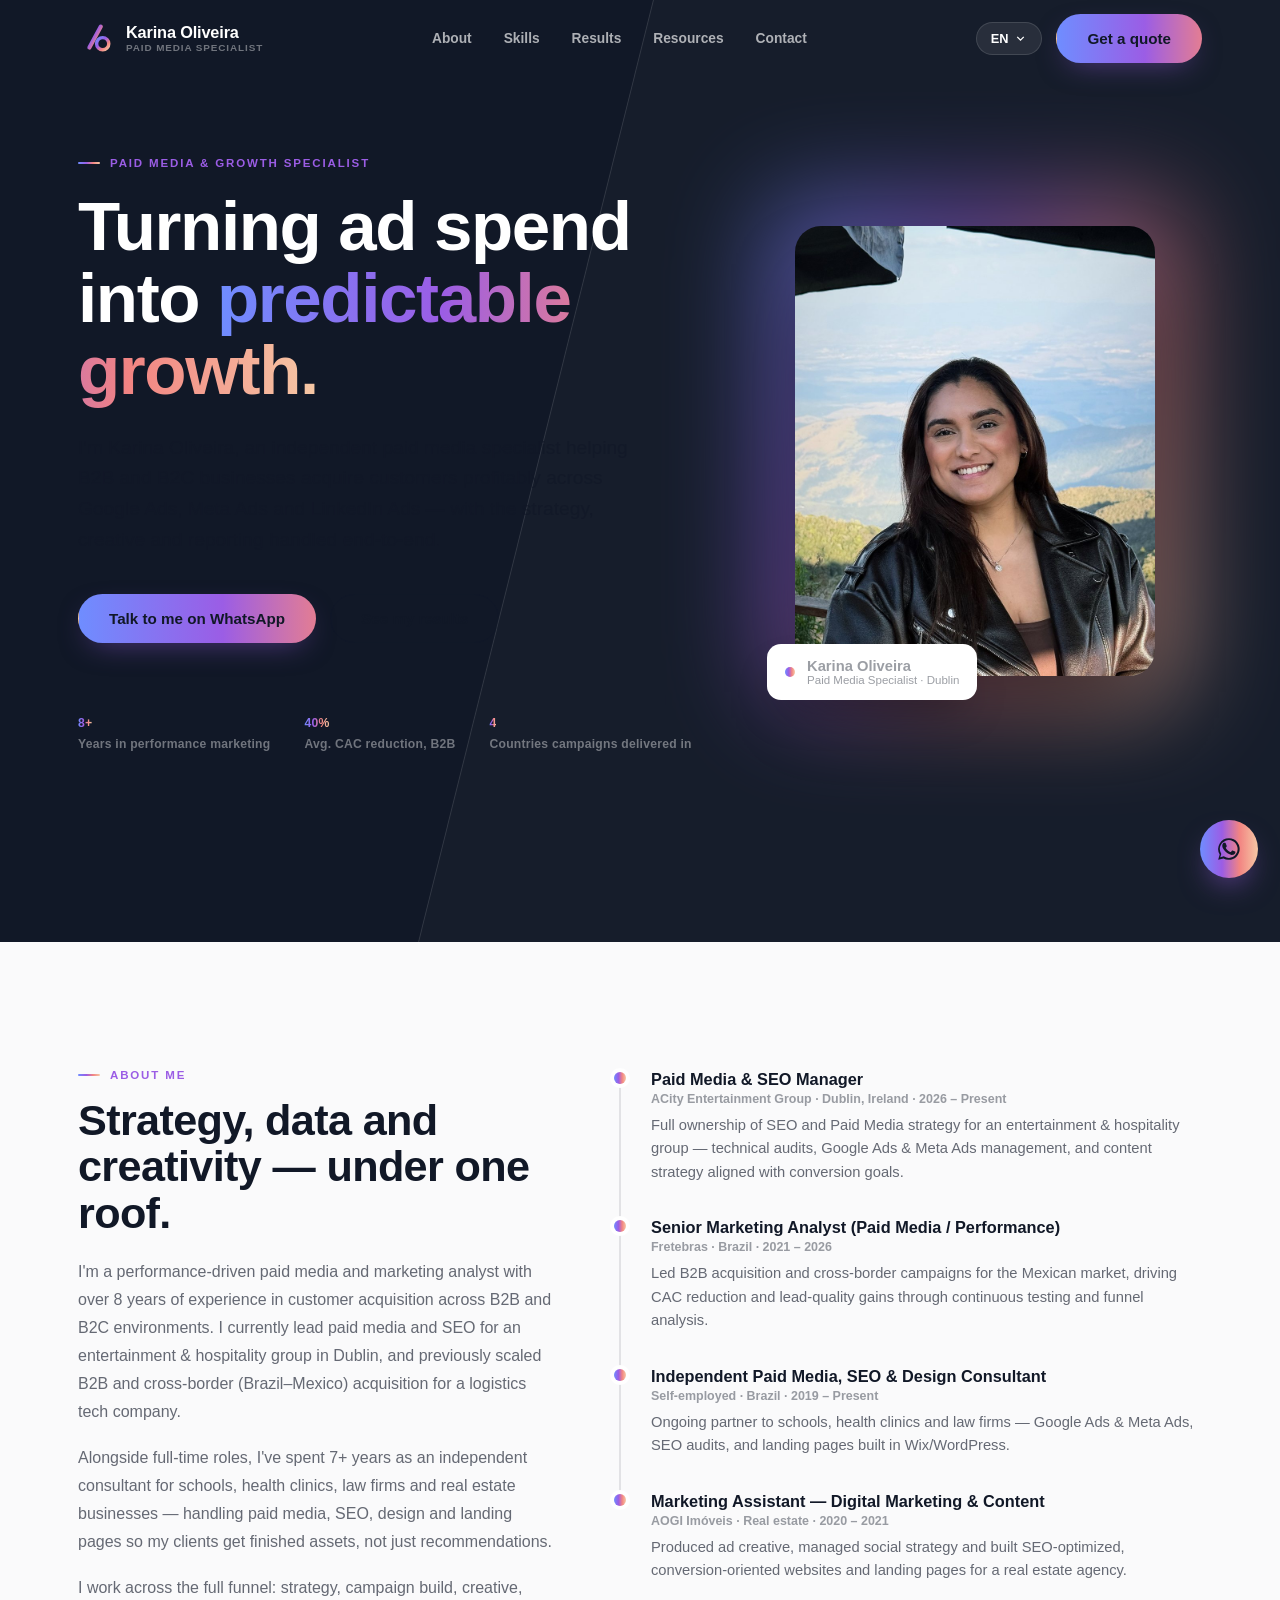
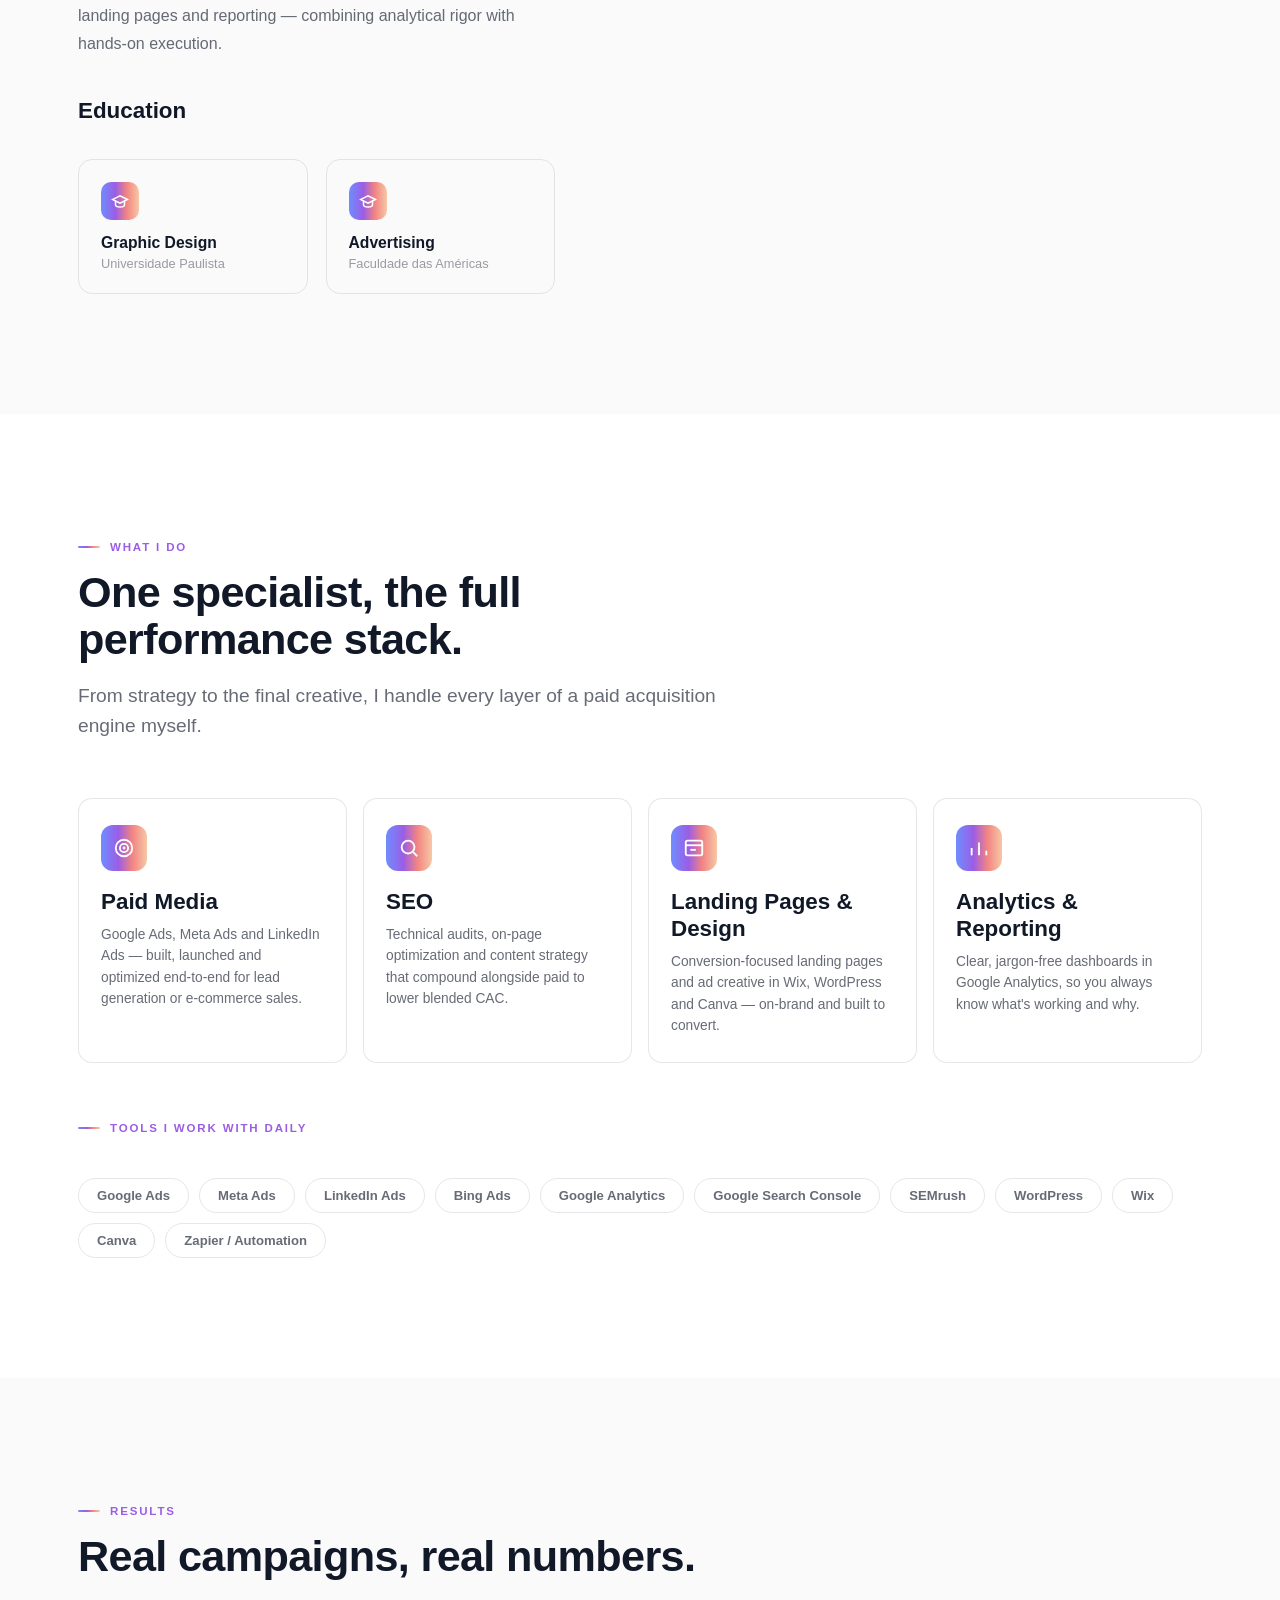
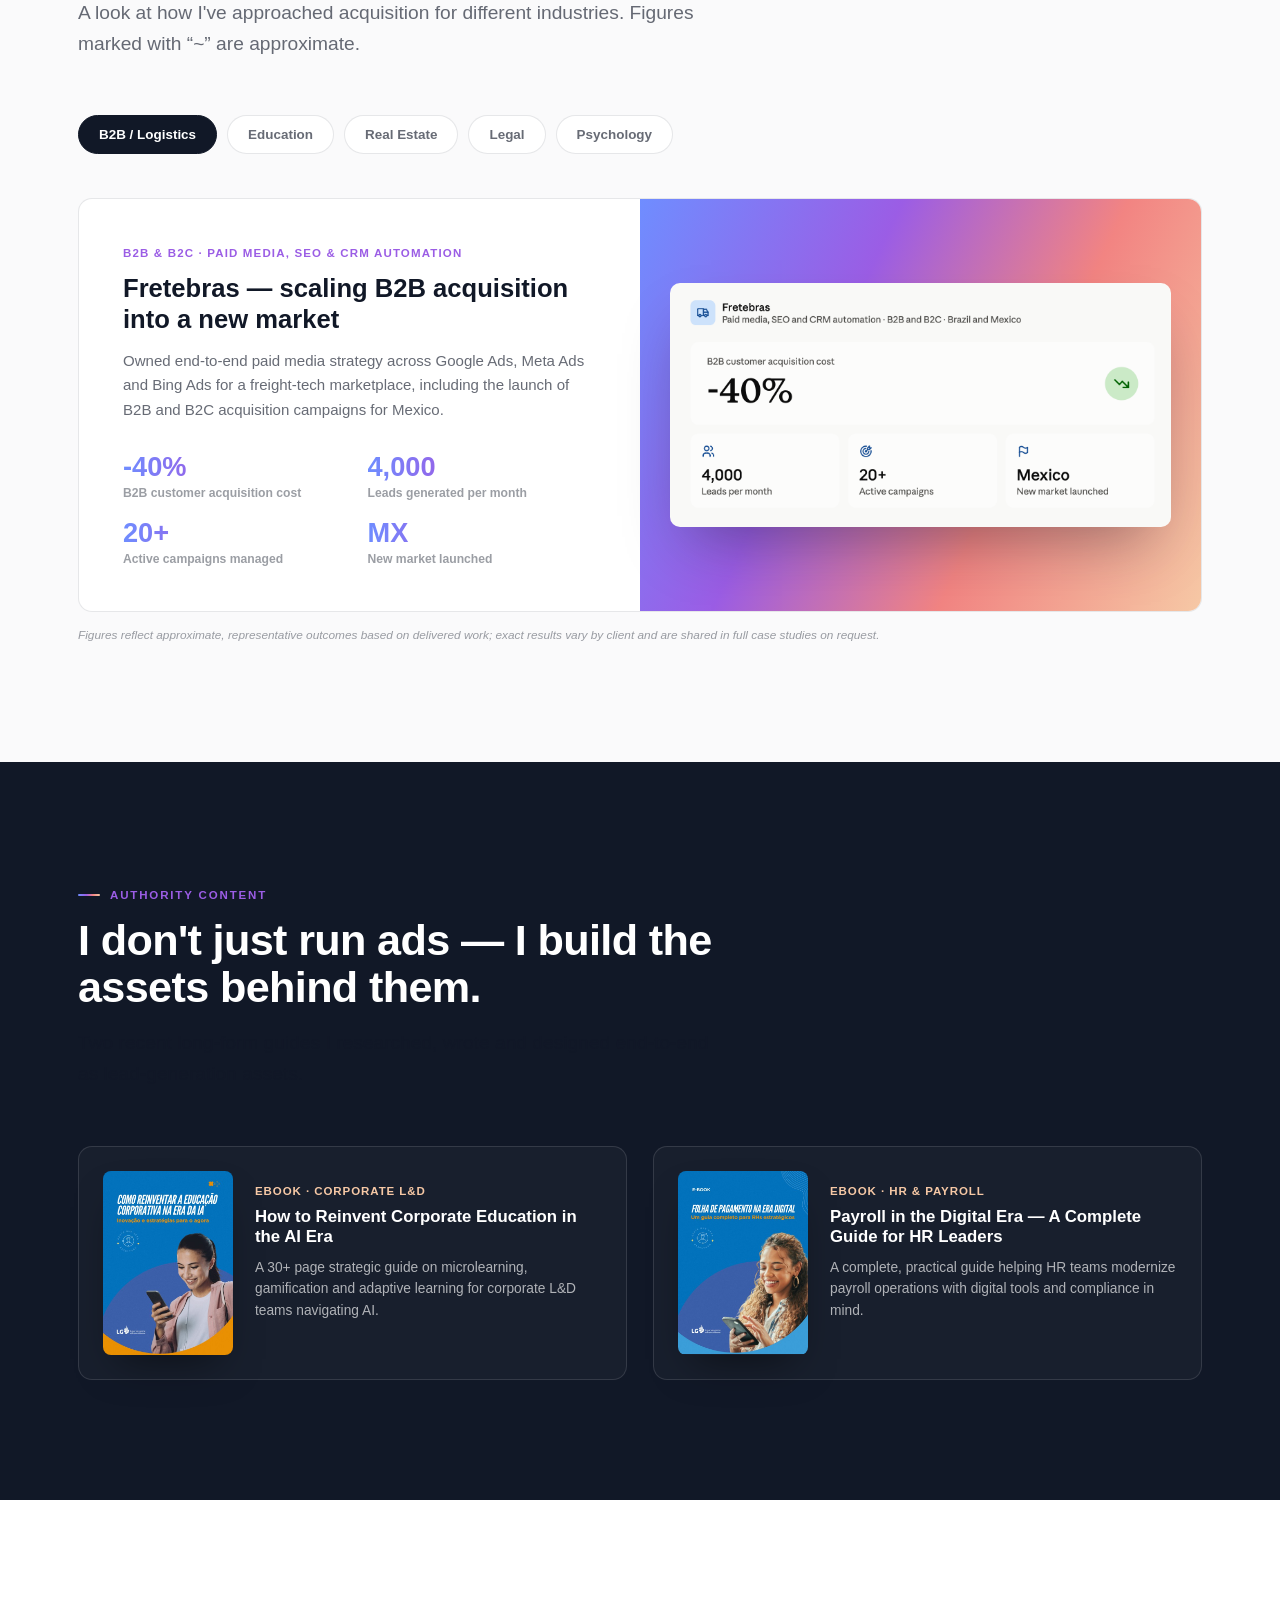
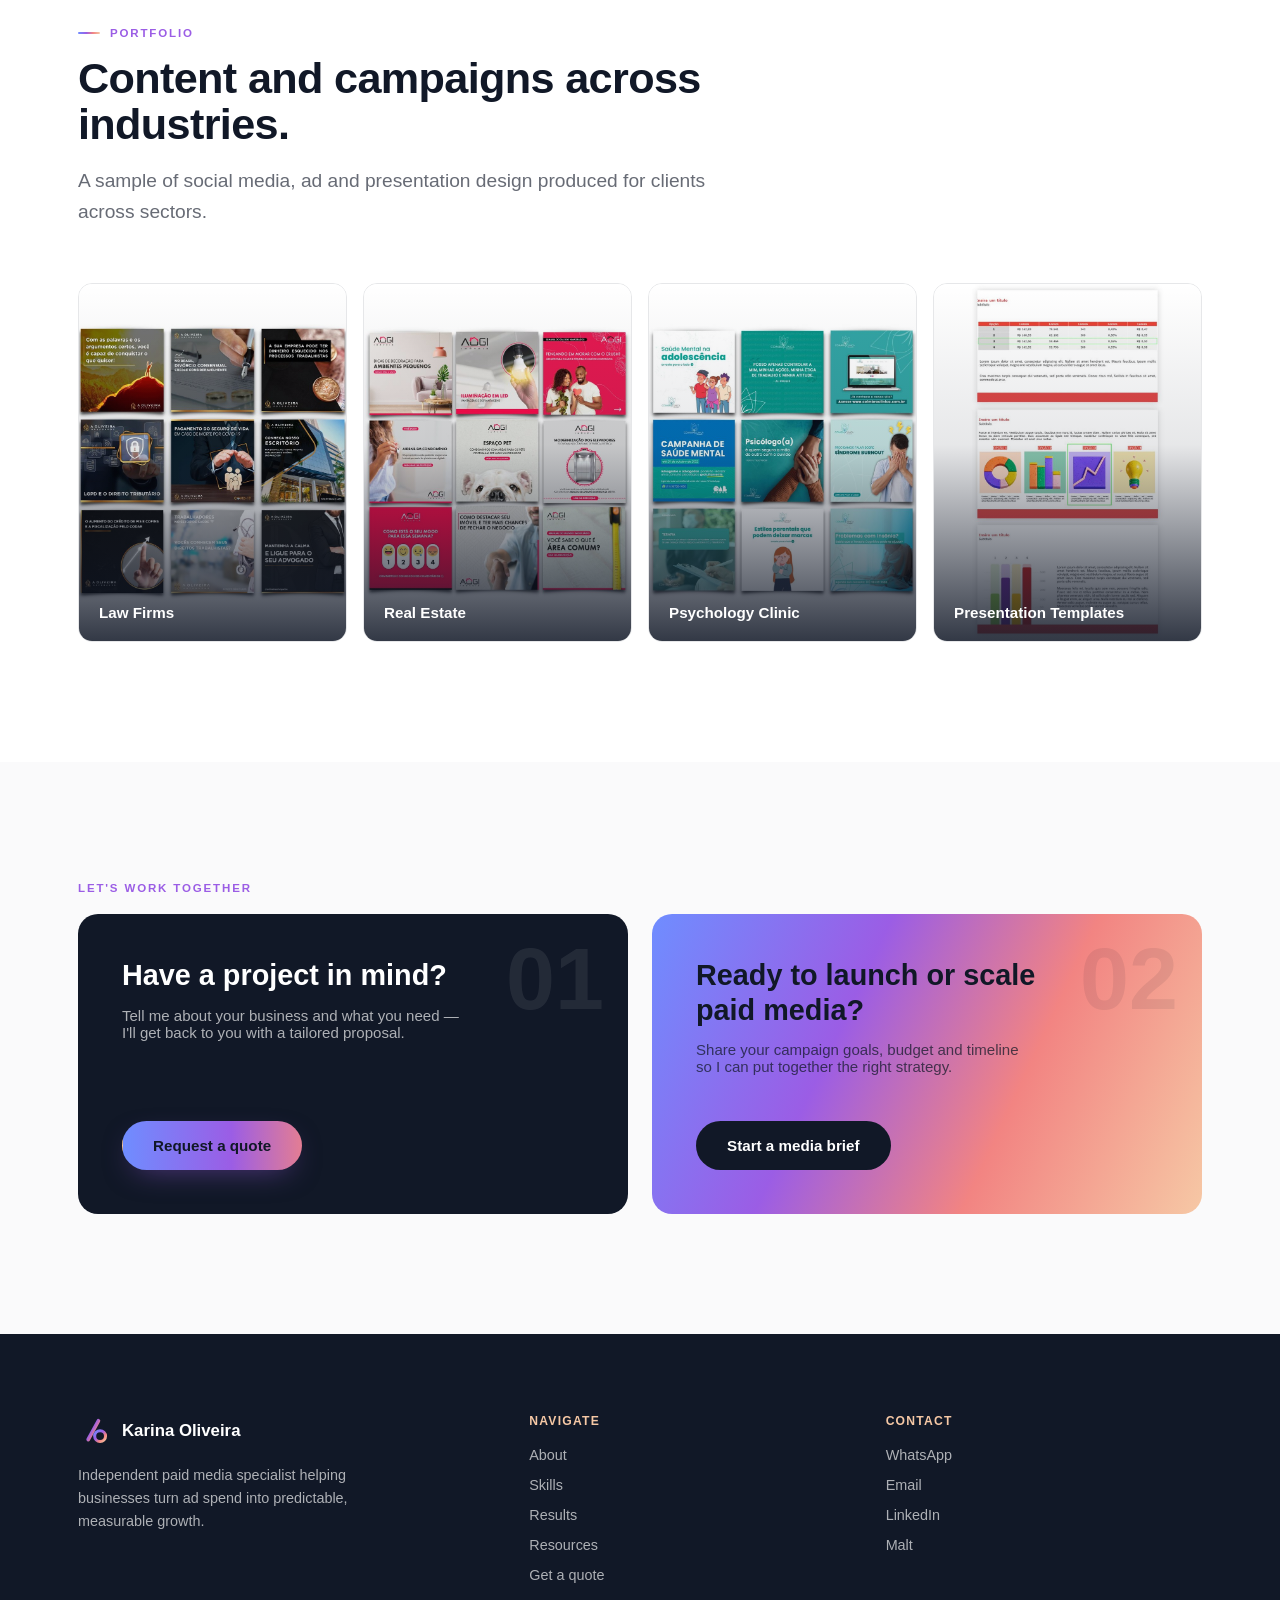
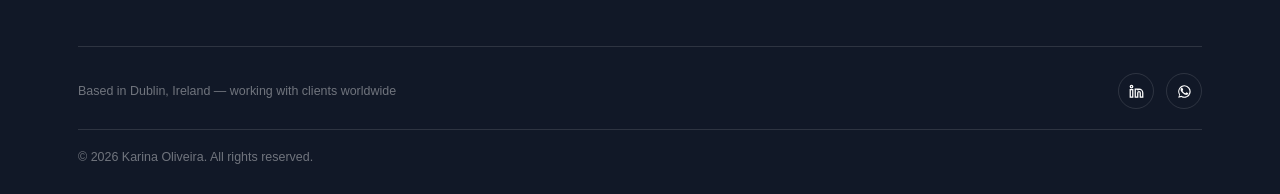
==== commit 7dbdf051: "Update index.html" ====
--- a/index.html
+++ b/index.html
@@ -9,7 +9,7 @@
 <link rel="preconnect" href="https://fonts.googleapis.com">
 <link rel="preconnect" href="https://fonts.gstatic.com" crossorigin>
 <link href="https://fonts.googleapis.com/css2?family=Montserrat:wght@400;500;600;700;800&display=swap" rel="stylesheet">
-<link rel="stylesheet" href="css/style.css">
+<link rel="stylesheet" href="style.css">
 </head>
 <body>
 
@@ -102,7 +102,7 @@
       <div class="hero-portrait">
         <div class="hero-portrait-glow"></div>
         <div class="hero-portrait-frame">
-          <img src="assets/hero-portrait.jpg" alt="Karina Oliveira">
+          <img src="hero-portrait.jpg" alt="Karina Oliveira">
         </div>
         <div class="hero-portrait-card">
           <span class="dot"></span>
@@ -248,7 +248,7 @@
               <div class="case-stat"><b data-i18n="c1_s4n">MX</b><span data-i18n="c1_s4l">Market</span></div>
             </div>
           </div>
-          <div class="case-visual"><img src="assets/fretebras-case.png" alt="Fretebras case study"></div>
+          <div class="case-visual"><img src="fretebras-case.png" alt="Fretebras case study"></div>
         </div>
       </div>
 
@@ -265,7 +265,7 @@
               <div class="case-stat"><b data-i18n="c2_s4n">75%</b><span data-i18n="c2_s4l">Valid leads</span></div>
             </div>
           </div>
-          <div class="case-visual"><img src="assets/escola-gracinha-case.png" alt="Escola Gracinha case study"></div>
+          <div class="case-visual"><img src="escola-gracinha-case.png" alt="Escola Gracinha case study"></div>
         </div>
       </div>
 
@@ -282,7 +282,7 @@
               <div class="case-stat"><b data-i18n="c3_s4n">~15%</b><span data-i18n="c3_s4l">Organic traffic</span></div>
             </div>
           </div>
-          <div class="case-visual"><img src="assets/sector-realestate.jpg" alt="AOGI Imóveis case study"></div>
+          <div class="case-visual"><img src="sector-realestate.jpg" alt="AOGI Imóveis case study"></div>
         </div>
       </div>
 
@@ -299,7 +299,7 @@
               <div class="case-stat"><b data-i18n="c4_s4n">~4x</b><span data-i18n="c4_s4l">Weekly cadence</span></div>
             </div>
           </div>
-          <div class="case-visual"><img src="assets/sector-legal.jpg" alt="Law firm case study"></div>
+          <div class="case-visual"><img src="sector-legal.jpg" alt="Law firm case study"></div>
         </div>
       </div>
 
@@ -316,7 +316,7 @@
               <div class="case-stat"><b data-i18n="c5_s4n">~30%</b><span data-i18n="c5_s4l">Cost per lead</span></div>
             </div>
           </div>
-          <div class="case-visual"><img src="assets/sector-psych.jpg" alt="Psychology clinic case study"></div>
+          <div class="case-visual"><img src="sector-psych.jpg" alt="Psychology clinic case study"></div>
         </div>
       </div>
 
@@ -335,7 +335,7 @@
 
       <div class="res-grid" data-reveal="stagger">
         <div class="res-card">
-          <div class="res-cover"><img src="assets/ebook-ai.jpg" alt="Corporate education eBook cover"></div>
+          <div class="res-cover"><img src="ebook-ai.jpg" alt="Corporate education eBook cover"></div>
           <div>
             <span class="tag" data-i18n="res1_tag">eBook</span><br>
             <h3 style="margin-top:8px;" data-i18n="res1_title">How to Reinvent Corporate Education in the AI Era</h3>
@@ -343,7 +343,7 @@
           </div>
         </div>
         <div class="res-card">
-          <div class="res-cover"><img src="assets/ebook-payroll.jpg" alt="Payroll eBook cover"></div>
+          <div class="res-cover"><img src="ebook-payroll.jpg" alt="Payroll eBook cover"></div>
           <div>
             <span class="tag" data-i18n="res2_tag">eBook</span><br>
             <h3 style="margin-top:8px;" data-i18n="res2_title">Payroll in the Digital Era</h3>
@@ -363,10 +363,10 @@
         <p class="lede" data-i18n="sector_sub">A sample of social media, ad and presentation design...</p>
       </div>
       <div class="sector-grid" data-reveal="stagger">
-        <div class="sector-card"><img src="assets/sector-legal.jpg" alt="Law firm content"><div class="overlay"><span data-i18n="sector1">Law Firms</span></div></div>
-        <div class="sector-card"><img src="assets/sector-realestate.jpg" alt="Real estate content"><div class="overlay"><span data-i18n="sector2">Real Estate</span></div></div>
-        <div class="sector-card"><img src="assets/sector-psych.jpg" alt="Psychology clinic content"><div class="overlay"><span data-i18n="sector3">Psychology Clinic</span></div></div>
-        <div class="sector-card"><img src="assets/sector-presentations.jpg" alt="Presentation templates"><div class="overlay"><span data-i18n="sector4">Presentation Templates</span></div></div>
+        <div class="sector-card"><img src="sector-legal.jpg" alt="Law firm content"><div class="overlay"><span data-i18n="sector1">Law Firms</span></div></div>
+        <div class="sector-card"><img src="sector-realestate.jpg" alt="Real estate content"><div class="overlay"><span data-i18n="sector2">Real Estate</span></div></div>
+        <div class="sector-card"><img src="sector-psych.jpg" alt="Psychology clinic content"><div class="overlay"><span data-i18n="sector3">Psychology Clinic</span></div></div>
+        <div class="sector-card"><img src="sector-presentations.jpg" alt="Presentation templates"><div class="overlay"><span data-i18n="sector4">Presentation Templates</span></div></div>
       </div>
     </div>
   </section>
@@ -460,7 +460,7 @@
   <svg viewBox="0 0 24 24" fill="currentColor"><path d="M17.5 14.4c-.3-.15-1.8-.9-2.1-1-.3-.1-.5-.15-.7.15-.2.3-.8 1-.95 1.15-.17.15-.35.18-.65.03-.3-.15-1.25-.46-2.4-1.48-.9-.8-1.5-1.78-1.67-2.08-.17-.3 0-.46.13-.6.14-.14.3-.35.45-.53.15-.18.2-.3.3-.5.1-.2.05-.38-.02-.53-.08-.15-.7-1.7-.97-2.32-.25-.6-.5-.52-.7-.53h-.6c-.2 0-.53.08-.8.38-.28.3-1.05 1.02-1.05 2.5 0 1.47 1.08 2.9 1.23 3.1.15.2 2.1 3.2 5.1 4.5.7.3 1.27.5 1.7.63.7.22 1.35.2 1.86.12.57-.08 1.8-.73 2.05-1.45.25-.7.25-1.3.17-1.45-.07-.15-.27-.23-.57-.38z"/><path d="M12 2a10 10 0 0 0-8.6 15.1L2 22l4.9-1.3A10 10 0 1 0 12 2zm0 18.2c-1.6 0-3.1-.42-4.4-1.2l-.32-.2-3.3.9.9-3.2-.2-.33A8.2 8.2 0 1 1 12 20.2z"/></svg>
 </a>
 
-<script src="js/translations.js"></script>
-<script src="js/main.js"></script>
+<script src="translations.js"></script>
+<script src="main.js"></script>
 </body>
 </html>
--- a/style.css
+++ b/style.css
@@ -0,0 +1,598 @@
+/* =========================================================
+   Karina Oliveira — Paid Media & Growth Specialist
+   Brand tokens taken directly from the official brand manual
+   ========================================================= */
+
+:root{
+  /* --- brand colors --- */
+  --c-blue:   #6F8DFF;
+  --c-purple: #9B5DE5;
+  --c-coral:  #F28482;
+  --c-peach:  #F6C8A5;
+  --c-ink:    #111827;   /* graphite / neutral dark */
+  --c-mist:   #E5E5E5;   /* neutral light */
+  --c-white:  #FFFFFF;
+
+  --gradient: linear-gradient(90deg, #6F8DFF 0%, #9B5DE5 38%, #F28482 68%, #F6C8A5 100%);
+  --gradient-diag: linear-gradient(115deg, #6F8DFF 0%, #9B5DE5 35%, #F28482 65%, #F6C8A5 100%);
+
+  /* --- text on ink --- */
+  --ink-soft: rgba(255,255,255,.66);
+  --ink-faint: rgba(255,255,255,.4);
+  --hair-line: rgba(255,255,255,.12);
+
+  /* --- text on white --- */
+  --body-soft: rgba(17,24,39,.64);
+  --body-faint: rgba(17,24,39,.42);
+  --line: rgba(17,24,39,.1);
+
+  /* --- type --- */
+  --font-display: 'Montserrat', 'Poppins', 'Avenir Next', 'Inter', sans-serif;
+  --font-body: 'Montserrat', 'Inter', 'Avenir Next', sans-serif;
+
+  /* --- layout --- */
+  --maxw: 1180px;
+  --radius: 14px;
+  --radius-sm: 8px;
+  --nav-h: 76px;
+
+  --ease: cubic-bezier(.19,1,.22,1);
+}
+
+*,*::before,*::after{ box-sizing:border-box; }
+html{ scroll-behavior:smooth; }
+@media (prefers-reduced-motion: reduce){
+  html{ scroll-behavior:auto; }
+  *,*::before,*::after{ animation-duration:.001ms !important; animation-iteration-count:1 !important; transition-duration:.001ms !important; scroll-behavior:auto !important; }
+}
+
+body{
+  margin:0;
+  font-family:var(--font-body);
+  color:var(--c-ink);
+  background:var(--c-white);
+  -webkit-font-smoothing:antialiased;
+  overflow-x:hidden;
+}
+
+img{ max-width:100%; display:block; }
+a{ color:inherit; text-decoration:none; }
+ul{ margin:0; padding:0; list-style:none; }
+h1,h2,h3,h4,p{ margin:0; }
+button{ font-family:inherit; cursor:pointer; }
+input,select,textarea{ font-family:inherit; font-size:1rem; }
+
+:focus-visible{
+  outline:2px solid var(--c-purple);
+  outline-offset:3px;
+  border-radius:4px;
+}
+
+.wrap{
+  max-width:var(--maxw);
+  margin:0 auto;
+  padding:0 28px;
+}
+
+.eyebrow{
+  display:inline-flex;
+  align-items:center;
+  gap:10px;
+  font-size:.72rem;
+  font-weight:700;
+  letter-spacing:.16em;
+  text-transform:uppercase;
+  color:var(--c-purple);
+}
+.eyebrow::before{
+  content:'';
+  width:22px; height:2px;
+  background:var(--gradient);
+  border-radius:2px;
+}
+.on-dark .eyebrow{ color:var(--c-peach); }
+
+h1,.h1{
+  font-family:var(--font-display);
+  font-weight:800;
+  line-height:1.04;
+  letter-spacing:-.02em;
+  font-size:clamp(2.4rem, 5.4vw, 4.4rem);
+}
+h2,.h2{
+  font-family:var(--font-display);
+  font-weight:800;
+  line-height:1.08;
+  letter-spacing:-.015em;
+  font-size:clamp(1.9rem, 3.6vw, 2.7rem);
+}
+h3,.h3{
+  font-family:var(--font-display);
+  font-weight:700;
+  line-height:1.2;
+  font-size:clamp(1.15rem, 1.8vw, 1.4rem);
+}
+.lede{
+  font-size:clamp(1.05rem, 1.5vw, 1.2rem);
+  line-height:1.6;
+  color:var(--body-soft);
+}
+.on-dark .lede{ color:var(--ink-soft); }
+
+/* =================== BUTTONS =================== */
+.btn{
+  display:inline-flex;
+  align-items:center;
+  justify-content:center;
+  gap:10px;
+  padding:15px 30px;
+  border-radius:999px;
+  font-weight:700;
+  font-size:.95rem;
+  border:1px solid transparent;
+  transition:transform .35s var(--ease), box-shadow .35s var(--ease), background .35s var(--ease), color .35s var(--ease), border-color .35s var(--ease);
+  white-space:nowrap;
+}
+.btn svg{ width:18px; height:18px; flex:none; }
+.btn-grad{
+  background:var(--gradient);
+  background-size:160% 100%;
+  background-position:0% 0%;
+  color:var(--c-ink);
+  box-shadow:0 10px 30px -12px rgba(155,93,229,.55);
+}
+.btn-grad:hover{ background-position:100% 0%; transform:translateY(-2px); box-shadow:0 16px 34px -12px rgba(155,93,229,.65); }
+.btn-outline{
+  background:transparent;
+  border-color:var(--line);
+  color:var(--c-ink);
+}
+.btn-outline:hover{ border-color:var(--c-purple); color:var(--c-purple); transform:translateY(-2px); }
+.on-dark .btn-outline{ border-color:var(--hair-line); color:var(--c-white); }
+.on-dark .btn-outline:hover{ border-color:var(--c-peach); color:var(--c-peach); }
+.btn-block{ width:100%; }
+.btn[disabled]{ opacity:.55; cursor:not-allowed; transform:none !important; }
+
+/* =================== NAV =================== */
+header.nav{
+  position:fixed; top:0; left:0; right:0; z-index:100;
+  height:var(--nav-h);
+  display:flex; align-items:center;
+  background:rgba(17,24,39,.0);
+  transition:background .35s var(--ease), box-shadow .35s var(--ease), backdrop-filter .35s var(--ease);
+}
+header.nav.solid{
+  background:rgba(255,255,255,.86);
+  backdrop-filter:blur(14px);
+  box-shadow:0 1px 0 var(--line);
+}
+.nav-inner{
+  width:100%;
+  display:flex; align-items:center; justify-content:space-between;
+  gap:20px;
+}
+.brand{ display:flex; align-items:center; gap:10px; font-family:var(--font-display); font-weight:800; letter-spacing:-.01em; }
+.brand .mark{ width:38px; height:38px; }
+.brand-name{ font-size:1.02rem; color:var(--c-white); transition:color .35s var(--ease); }
+header.nav.solid .brand-name{ color:var(--c-ink); }
+.brand-role{ display:block; font-size:.62rem; font-weight:600; letter-spacing:.09em; text-transform:uppercase; color:var(--ink-faint); }
+header.nav.solid .brand-role{ color:var(--body-faint); }
+
+.nav-links{ display:flex; align-items:center; gap:32px; }
+.nav-links a{
+  font-size:.86rem; font-weight:600; color:var(--ink-soft);
+  position:relative; padding:6px 0;
+  transition:color .3s var(--ease);
+}
+header.nav.solid .nav-links a{ color:var(--body-soft); }
+.nav-links a:hover{ color:var(--c-white); }
+header.nav.solid .nav-links a:hover{ color:var(--c-ink); }
+.nav-links a::after{
+  content:''; position:absolute; left:0; right:100%; bottom:0; height:2px;
+  background:var(--gradient); border-radius:2px; transition:right .3s var(--ease);
+}
+.nav-links a:hover::after{ right:0; }
+
+.nav-right{ display:flex; align-items:center; gap:14px; }
+
+.lang-switch{ position:relative; }
+.lang-btn{
+  display:flex; align-items:center; gap:6px;
+  background:rgba(255,255,255,.08);
+  border:1px solid var(--hair-line);
+  color:var(--c-white);
+  padding:8px 14px; border-radius:999px; font-size:.8rem; font-weight:700;
+  transition:background .3s, border-color .3s, color .3s;
+}
+header.nav.solid .lang-btn{ background:rgba(17,24,39,.04); border-color:var(--line); color:var(--c-ink); }
+.lang-btn svg{ width:13px; height:13px; transition:transform .25s var(--ease); }
+.lang-switch.open .lang-btn svg{ transform:rotate(180deg); }
+.lang-menu{
+  position:absolute; top:calc(100% + 10px); right:0;
+  background:var(--c-white); border:1px solid var(--line); border-radius:12px;
+  box-shadow:0 18px 40px -12px rgba(17,24,39,.25);
+  padding:6px; min-width:150px;
+  opacity:0; visibility:hidden; transform:translateY(-6px);
+  transition:opacity .25s var(--ease), transform .25s var(--ease), visibility .25s;
+}
+.lang-switch.open .lang-menu{ opacity:1; visibility:visible; transform:translateY(0); }
+.lang-menu button{
+  width:100%; text-align:left; background:none; border:none; border-radius:8px;
+  padding:10px 12px; font-size:.85rem; font-weight:600; color:var(--c-ink);
+  display:flex; align-items:center; justify-content:space-between;
+}
+.lang-menu button:hover{ background:var(--c-mist); }
+.lang-menu button.active{ color:var(--c-purple); }
+
+.nav-cta{ display:none; }
+@media (min-width:900px){ .nav-cta{ display:inline-flex; } }
+
+.burger{
+  display:flex; width:42px; height:42px; align-items:center; justify-content:center;
+  background:rgba(255,255,255,.08); border:1px solid var(--hair-line); border-radius:10px;
+}
+header.nav.solid .burger{ background:rgba(17,24,39,.04); border-color:var(--line); }
+.burger span{ display:none; }
+.burger svg{ width:18px; height:18px; color:var(--c-white); }
+header.nav.solid .burger svg{ color:var(--c-ink); }
+@media (min-width:900px){ .burger{ display:none; } }
+
+.mobile-panel{
+  position:fixed; inset:0; z-index:99;
+  background:var(--c-ink);
+  padding:110px 28px 40px;
+  display:flex; flex-direction:column; gap:6px;
+  transform:translateY(-8px); opacity:0; visibility:hidden;
+  transition:opacity .3s var(--ease), transform .3s var(--ease), visibility .3s;
+}
+.mobile-panel.open{ opacity:1; visibility:visible; transform:translateY(0); }
+.mobile-panel a{
+  font-family:var(--font-display); font-size:1.5rem; font-weight:700; color:var(--c-white);
+  padding:16px 4px; border-bottom:1px solid var(--hair-line);
+}
+.mobile-panel .btn{ margin-top:20px; }
+
+/* =================== HERO =================== */
+.hero{
+  position:relative;
+  background:var(--c-ink);
+  color:var(--c-white);
+  padding:calc(var(--nav-h) + 74px) 0 190px;
+  overflow:hidden;
+}
+.hero-grid{
+  position:relative; z-index:2;
+  display:grid; gap:56px;
+  grid-template-columns:1.15fr .85fr;
+  align-items:center;
+}
+@media (max-width:980px){ .hero-grid{ grid-template-columns:1fr; } }
+
+.hero h1{ margin-top:22px; }
+.hero h1 .accent{
+  background:var(--gradient);
+  -webkit-background-clip:text; background-clip:text; color:transparent;
+}
+.hero-sub{ margin-top:26px; max-width:560px; }
+.hero-actions{ display:flex; flex-wrap:wrap; gap:14px; margin-top:38px; }
+
+.hero-stats{ display:flex; gap:34px; margin-top:56px; flex-wrap:wrap; }
+.hero-stat b{ display:block; font-family:var(--font-display); font-size:1.9rem; font-weight:800; }
+.hero-stat b .g{ background:var(--gradient); -webkit-background-clip:text; background-clip:text; color:transparent; }
+.hero-stat span{ font-size:.76rem; color:var(--ink-faint); font-weight:600; letter-spacing:.02em; }
+
+.hero-portrait{ position:relative; justify-self:center; }
+.hero-portrait-frame{
+  position:relative; width:min(360px, 78vw); aspect-ratio:4/5;
+  border-radius:26px; overflow:hidden;
+  box-shadow:0 40px 80px -24px rgba(0,0,0,.55);
+}
+.hero-portrait-frame img{ width:100%; height:100%; object-fit:cover; }
+.hero-portrait-glow{
+  position:absolute; inset:-30px; z-index:-1;
+  background:var(--gradient-diag);
+  filter:blur(50px); opacity:.55; border-radius:40px;
+}
+.hero-portrait-card{
+  position:absolute; left:-28px; bottom:-24px;
+  background:var(--c-white); color:var(--c-ink);
+  border-radius:14px; padding:14px 18px;
+  box-shadow:0 20px 40px -14px rgba(0,0,0,.35);
+  display:flex; align-items:center; gap:12px;
+  min-width:200px;
+}
+@media (max-width:480px){ .hero-portrait-card{ left:0; right:0; margin:0 auto; } }
+.hero-portrait-card .dot{ width:10px; height:10px; border-radius:50%; background:var(--gradient); flex:none; }
+.hero-portrait-card b{ display:block; font-size:.92rem; }
+.hero-portrait-card span{ font-size:.72rem; color:var(--body-faint); }
+
+.hero-wave{
+  position:absolute; left:0; right:0; bottom:-2px; z-index:1;
+  width:100%; height:auto; line-height:0;
+}
+
+/* diagonal cut like the brand cover */
+.hero::before{
+  content:'';
+  position:absolute; z-index:0;
+  right:-10%; top:-20%; width:70%; height:160%;
+  background:rgba(255,255,255,.02);
+  transform:skewX(-14deg);
+  border-left:1px solid var(--hair-line);
+}
+
+/* =================== SECTION shell =================== */
+section{ position:relative; }
+.section-pad{ padding:120px 0; }
+@media (max-width:720px){ .section-pad{ padding:84px 0; } }
+.section-head{ max-width:640px; margin-bottom:56px; }
+.section-head h2{ margin-top:16px; }
+.section-head p{ margin-top:18px; }
+.section-head.center{ margin-left:auto; margin-right:auto; text-align:center; }
+
+.bg-ink{ background:var(--c-ink); color:var(--c-white); }
+.bg-mist{ background:#FAFAFB; }
+
+/* =================== ABOUT =================== */
+.about-grid{ display:grid; grid-template-columns:.9fr 1.1fr; gap:64px; align-items:start; }
+@media (max-width:900px){ .about-grid{ grid-template-columns:1fr; gap:40px; } }
+.about-copy p + p{ margin-top:18px; }
+.about-copy{ color:var(--body-soft); line-height:1.75; }
+
+.timeline{ margin-top:8px; }
+.tl-item{
+  position:relative; padding:0 0 34px 30px; border-left:2px solid var(--line);
+}
+.tl-item:last-child{ border-color:transparent; padding-bottom:0; }
+.tl-item::before{
+  content:''; position:absolute; left:-7px; top:2px; width:12px; height:12px;
+  border-radius:50%; background:var(--gradient);
+  box-shadow:0 0 0 4px var(--c-white);
+}
+.tl-role{ font-weight:700; font-size:1.02rem; }
+.tl-meta{ font-size:.78rem; color:var(--body-faint); font-weight:600; margin-top:3px; }
+.tl-desc{ margin-top:8px; color:var(--body-soft); font-size:.92rem; line-height:1.6; }
+
+.edu-grid{ display:grid; grid-template-columns:1fr 1fr; gap:18px; margin-top:34px; }
+@media (max-width:560px){ .edu-grid{ grid-template-columns:1fr; } }
+.edu-card{
+  border:1px solid var(--line); border-radius:var(--radius); padding:22px;
+  transition:transform .3s var(--ease), box-shadow .3s var(--ease), border-color .3s var(--ease);
+}
+.edu-card:hover{ transform:translateY(-4px); box-shadow:0 20px 36px -20px rgba(17,24,39,.2); border-color:transparent; }
+.edu-card .icon{ width:38px; height:38px; border-radius:10px; background:var(--gradient); display:flex; align-items:center; justify-content:center; margin-bottom:14px; }
+.edu-card .icon svg{ width:18px; height:18px; color:var(--c-white); }
+.edu-card b{ display:block; font-size:.98rem; }
+.edu-card span{ display:block; font-size:.8rem; color:var(--body-faint); margin-top:4px; }
+
+/* =================== SKILLS =================== */
+.skills-grid{
+  display:grid; grid-template-columns:repeat(4, 1fr); gap:16px; margin-top:10px;
+}
+@media (max-width:860px){ .skills-grid{ grid-template-columns:repeat(2, 1fr); } }
+@media (max-width:480px){ .skills-grid{ grid-template-columns:1fr; } }
+.skill-card{
+  background:var(--c-white); border:1px solid var(--line); border-radius:var(--radius);
+  padding:26px 22px;
+  transition:transform .35s var(--ease), box-shadow .35s var(--ease);
+}
+.skill-card:hover{ transform:translateY(-6px); box-shadow:0 24px 44px -22px rgba(17,24,39,.25); }
+.skill-card .icon{ width:46px; height:46px; border-radius:12px; background:var(--gradient); display:flex; align-items:center; justify-content:center; margin-bottom:18px; }
+.skill-card .icon svg{ width:22px; height:22px; color:var(--c-white); }
+.skill-card h3{ margin-bottom:8px; }
+.skill-card p{ font-size:.86rem; color:var(--body-soft); line-height:1.55; }
+
+.tool-row{ display:flex; flex-wrap:wrap; gap:10px; margin-top:44px; }
+.tool-chip{
+  border:1px solid var(--line); border-radius:999px; padding:9px 18px; font-size:.82rem; font-weight:600;
+  color:var(--body-soft); transition:border-color .3s, color .3s, transform .3s;
+}
+.tool-chip:hover{ border-color:var(--c-purple); color:var(--c-purple); transform:translateY(-2px); }
+
+/* =================== CASES =================== */
+.case-tabs{ display:flex; gap:10px; flex-wrap:wrap; margin-bottom:44px; }
+.case-tab{
+  padding:11px 20px; border-radius:999px; border:1px solid var(--line);
+  font-size:.84rem; font-weight:700; color:var(--body-soft);
+  transition:all .3s var(--ease); background:var(--c-white);
+}
+.case-tab.active{ background:var(--c-ink); color:var(--c-white); border-color:var(--c-ink); }
+
+.case-panel{ display:none; }
+.case-panel.active{ display:block; animation:fadeUp .5s var(--ease); }
+@keyframes fadeUp{ from{ opacity:0; transform:translateY(14px);} to{opacity:1; transform:translateY(0);} }
+
+.case-card{
+  display:grid; grid-template-columns:1fr 1fr; gap:0;
+  border:1px solid var(--line); border-radius:var(--radius); overflow:hidden;
+  background:var(--c-white);
+}
+@media (max-width:820px){ .case-card{ grid-template-columns:1fr; } }
+.case-info{ padding:44px; }
+.case-info .tag{ font-size:.72rem; font-weight:700; letter-spacing:.1em; text-transform:uppercase; color:var(--c-purple); }
+.case-info h3{ margin-top:12px; font-size:clamp(1.3rem,2vw,1.7rem); }
+.case-info p.desc{ margin-top:14px; color:var(--body-soft); line-height:1.65; font-size:.94rem; }
+.case-stats{ display:grid; grid-template-columns:1fr 1fr; gap:16px; margin-top:28px; }
+.case-stat b{ display:block; font-family:var(--font-display); font-size:1.7rem; font-weight:800; background:var(--gradient); -webkit-background-clip:text; background-clip:text; color:transparent; }
+.case-stat span{ font-size:.76rem; color:var(--body-faint); font-weight:600; }
+.case-visual{
+  background:var(--gradient-diag); display:flex; align-items:center; justify-content:center; padding:30px;
+  min-height:280px;
+}
+.case-visual img{ border-radius:10px; box-shadow:0 30px 60px -20px rgba(17,24,39,.4); max-height:320px; width:auto; object-fit:contain; }
+.case-note{ margin-top:16px; font-size:.74rem; color:var(--body-faint); font-style:italic; }
+
+/* =================== RESOURCES (ebooks) =================== */
+.res-grid{ display:grid; grid-template-columns:1fr 1fr; gap:26px; }
+@media (max-width:820px){ .res-grid{ grid-template-columns:1fr; } }
+.res-card{
+  display:grid; grid-template-columns:130px 1fr; gap:22px;
+  border:1px solid var(--hair-line); border-radius:var(--radius); padding:24px;
+  background:rgba(255,255,255,.03);
+  transition:transform .3s var(--ease), border-color .3s;
+}
+.res-card:hover{ transform:translateY(-4px); border-color:rgba(255,255,255,.3); }
+.res-cover{ border-radius:8px; overflow:hidden; box-shadow:0 20px 40px -16px rgba(0,0,0,.5); }
+.res-card h3{ color:var(--c-white); font-size:1.05rem; }
+.res-card p{ margin-top:10px; font-size:.86rem; color:var(--ink-soft); line-height:1.55; }
+.res-card .tag{ display:inline-block; margin-top:14px; font-size:.72rem; font-weight:700; letter-spacing:.08em; text-transform:uppercase; color:var(--c-peach); }
+
+/* =================== SECTOR PORTFOLIO STRIP =================== */
+.sector-grid{ display:grid; grid-template-columns:repeat(4,1fr); gap:16px; }
+@media (max-width:900px){ .sector-grid{ grid-template-columns:repeat(2,1fr); } }
+@media (max-width:480px){ .sector-grid{ grid-template-columns:1fr; } }
+.sector-card{
+  position:relative; border-radius:var(--radius); overflow:hidden; aspect-ratio:3/4;
+  border:1px solid var(--line);
+}
+.sector-card img{ width:100%; height:100%; object-fit:cover; transition:transform .5s var(--ease); }
+.sector-card:hover img{ transform:scale(1.06); }
+.sector-card .overlay{
+  position:absolute; inset:0; background:linear-gradient(0deg, rgba(17,24,39,.86) 0%, rgba(17,24,39,.1) 55%, transparent 100%);
+  display:flex; align-items:flex-end; padding:20px;
+}
+.sector-card .overlay span{ color:var(--c-white); font-weight:700; font-size:.95rem; }
+
+/* =================== CTA SPLIT (bottom of home) =================== */
+.split-cta{ display:grid; grid-template-columns:1fr 1fr; gap:24px; }
+@media (max-width:780px){ .split-cta{ grid-template-columns:1fr; } }
+.split-card{
+  border-radius:20px; padding:44px; position:relative; overflow:hidden;
+  display:flex; flex-direction:column; justify-content:space-between; min-height:300px;
+}
+.split-card.ink{ background:var(--c-ink); color:var(--c-white); }
+.split-card.grad{ background:var(--gradient-diag); color:var(--c-ink); }
+.split-card h3{ font-size:clamp(1.4rem,2.4vw,1.8rem); max-width:340px; }
+.split-card p{ margin-top:14px; max-width:340px; font-size:.94rem; }
+.split-card.ink p{ color:var(--ink-soft); }
+.split-card.grad p{ color:rgba(17,24,39,.72); }
+.split-card .btn{ margin-top:30px; align-self:flex-start; }
+.split-card .num{ position:absolute; right:24px; top:14px; font-family:var(--font-display); font-weight:800; font-size:5.5rem; opacity:.08; }
+
+/* =================== FOOTER =================== */
+footer{ background:var(--c-ink); color:var(--c-white); padding:80px 0 30px; }
+.footer-grid{ display:grid; grid-template-columns:1.3fr 1fr 1fr; gap:40px; padding-bottom:50px; border-bottom:1px solid var(--hair-line); }
+@media (max-width:760px){ .footer-grid{ grid-template-columns:1fr; gap:36px; } }
+.footer-brand{ display:flex; align-items:center; gap:10px; margin-bottom:16px; }
+.footer-brand .mark{ width:34px; height:34px; }
+.footer-brand span{ font-family:var(--font-display); font-weight:800; font-size:1.05rem; }
+.footer-col h4{ font-size:.76rem; font-weight:700; letter-spacing:.1em; text-transform:uppercase; color:var(--c-peach); margin-bottom:18px; }
+.footer-col ul li{ margin-bottom:12px; }
+.footer-col ul a{ font-size:.9rem; color:var(--ink-soft); transition:color .3s; }
+.footer-col ul a:hover{ color:var(--c-white); }
+.footer-bottom{ display:flex; justify-content:space-between; align-items:center; padding-top:26px; flex-wrap:wrap; gap:12px; }
+.footer-bottom p{ font-size:.78rem; color:var(--ink-faint); }
+.footer-socials{ display:flex; gap:12px; }
+.footer-socials a{
+  width:36px; height:36px; border-radius:50%; border:1px solid var(--hair-line);
+  display:flex; align-items:center; justify-content:center; transition:border-color .3s, background .3s;
+}
+.footer-socials a:hover{ border-color:var(--c-peach); background:rgba(255,255,255,.06); }
+.footer-socials svg{ width:15px; height:15px; }
+
+/* =================== WHATSAPP FLOAT =================== */
+.wa-float{
+  position:fixed; right:22px; bottom:22px; z-index:90;
+  width:58px; height:58px; border-radius:50%;
+  background:var(--gradient); display:flex; align-items:center; justify-content:center;
+  box-shadow:0 14px 30px -10px rgba(155,93,229,.6);
+  animation:float 3.2s ease-in-out infinite;
+}
+.wa-float svg{ width:26px; height:26px; color:var(--c-ink); }
+@keyframes float{ 0%,100%{ transform:translateY(0);} 50%{ transform:translateY(-8px);} }
+@media (prefers-reduced-motion: reduce){ .wa-float{ animation:none; } }
+
+/* =================== reveal-on-scroll =================== */
+[data-reveal]{ opacity:0; transform:translateY(26px); transition:opacity .7s var(--ease), transform .7s var(--ease); }
+[data-reveal].in{ opacity:1; transform:translateY(0); }
+[data-reveal="stagger"] > *{ opacity:0; transform:translateY(20px); transition:opacity .6s var(--ease), transform .6s var(--ease); }
+[data-reveal="stagger"].in > *{ opacity:1; transform:translateY(0); }
+[data-reveal="stagger"].in > *:nth-child(1){ transition-delay:.05s; }
+[data-reveal="stagger"].in > *:nth-child(2){ transition-delay:.14s; }
+[data-reveal="stagger"].in > *:nth-child(3){ transition-delay:.23s; }
+[data-reveal="stagger"].in > *:nth-child(4){ transition-delay:.32s; }
+
+/* =================== FORM PAGES =================== */
+.form-shell{
+  background:var(--c-ink); color:var(--c-white); min-height:100vh;
+  padding:calc(var(--nav-h) + 60px) 0 100px;
+}
+.form-head{ max-width:640px; }
+.form-layout{ display:grid; grid-template-columns:.85fr 1.15fr; gap:56px; margin-top:52px; align-items:flex-start; }
+@media (max-width:940px){ .form-layout{ grid-template-columns:1fr; } }
+.form-side{ position:sticky; top:120px; }
+@media (max-width:940px){ .form-side{ position:static; } }
+.form-side .item{ display:flex; gap:16px; padding:18px 0; border-bottom:1px solid var(--hair-line); }
+.form-side .item:first-child{ padding-top:0; }
+.form-side .item .ic{ width:38px; height:38px; border-radius:10px; background:var(--gradient); display:flex; align-items:center; justify-content:center; flex:none; }
+.form-side .item .ic svg{ width:18px; height:18px; color:var(--c-ink); }
+.form-side .item b{ display:block; font-size:.92rem; }
+.form-side .item p{ font-size:.82rem; color:var(--ink-soft); margin-top:4px; line-height:1.5; }
+
+.card-form{
+  background:rgba(255,255,255,.03); border:1px solid var(--hair-line); border-radius:20px;
+  padding:clamp(24px,4vw,44px);
+}
+.field{ margin-bottom:22px; }
+.field label{ display:block; font-size:.82rem; font-weight:700; margin-bottom:9px; color:var(--c-white); }
+.field .opt{ font-weight:500; color:var(--ink-faint); text-transform:none; letter-spacing:0; }
+.field input[type=text],
+.field input[type=email],
+.field input[type=tel],
+.field select,
+.field textarea{
+  width:100%; background:rgba(255,255,255,.05); border:1px solid var(--hair-line); border-radius:10px;
+  padding:13px 16px; color:var(--c-white); font-size:.92rem;
+  transition:border-color .3s, background .3s;
+}
+.field textarea{ resize:vertical; min-height:110px; }
+.field input::placeholder, .field textarea::placeholder{ color:var(--ink-faint); }
+.field input:focus, .field select:focus, .field textarea:focus{ border-color:var(--c-purple); background:rgba(255,255,255,.08); outline:none; }
+.field select option{ background:var(--c-ink); color:var(--c-white); }
+.row2{ display:grid; grid-template-columns:1fr 1fr; gap:18px; }
+@media (max-width:560px){ .row2{ grid-template-columns:1fr; } }
+
+.chip-group{ display:flex; flex-wrap:wrap; gap:10px; }
+.chip{
+  position:relative;
+}
+.chip input{ position:absolute; opacity:0; inset:0; cursor:pointer; margin:0; }
+.chip .box{
+  display:flex; align-items:center; gap:8px; padding:11px 18px; border-radius:999px;
+  border:1px solid var(--hair-line); font-size:.85rem; font-weight:600; color:var(--ink-soft);
+  transition:all .25s var(--ease); background:rgba(255,255,255,.03);
+}
+.chip input:checked + .box{ background:var(--gradient); border-color:transparent; color:var(--c-ink); }
+.chip input:focus-visible + .box{ outline:2px solid var(--c-purple); outline-offset:2px; }
+
+.form-foot{ display:flex; align-items:center; justify-content:space-between; gap:20px; margin-top:8px; flex-wrap:wrap; }
+.form-note{ font-size:.76rem; color:var(--ink-faint); max-width:280px; }
+
+.success-box{
+  display:none; text-align:center; padding:60px 20px;
+}
+.success-box.show{ display:block; }
+.success-box .ic{
+  width:74px; height:74px; border-radius:50%; background:var(--gradient); display:flex; align-items:center; justify-content:center;
+  margin:0 auto 26px;
+}
+.success-box .ic svg{ width:34px; height:34px; color:var(--c-ink); }
+.success-box h3{ font-size:1.5rem; }
+.success-box p{ margin-top:12px; color:var(--ink-soft); max-width:420px; margin-left:auto; margin-right:auto; }
+.success-box .btn{ margin-top:26px; }
+
+.hidden{ display:none !important; }
+
+.skip-link{
+  position:absolute; left:-999px; top:auto;
+  background:var(--c-white); color:var(--c-ink); padding:14px 20px; border-radius:8px;
+  font-weight:700; font-size:.85rem; z-index:200;
+}
+.skip-link:focus{ left:16px; top:16px; }
+
+.breadcrumb{ display:flex; align-items:center; gap:8px; font-size:.82rem; color:var(--ink-faint); margin-bottom:20px; }
+.breadcrumb a{ color:var(--ink-soft); font-weight:600; }
+.breadcrumb a:hover{ color:var(--c-white); }
+
+.progress-track{ height:4px; border-radius:4px; background:var(--hair-line); overflow:hidden; margin-top:26px; }
+.progress-fill{ height:100%; width:0%; background:var(--gradient); border-radius:4px; transition:width .4s var(--ease); }
